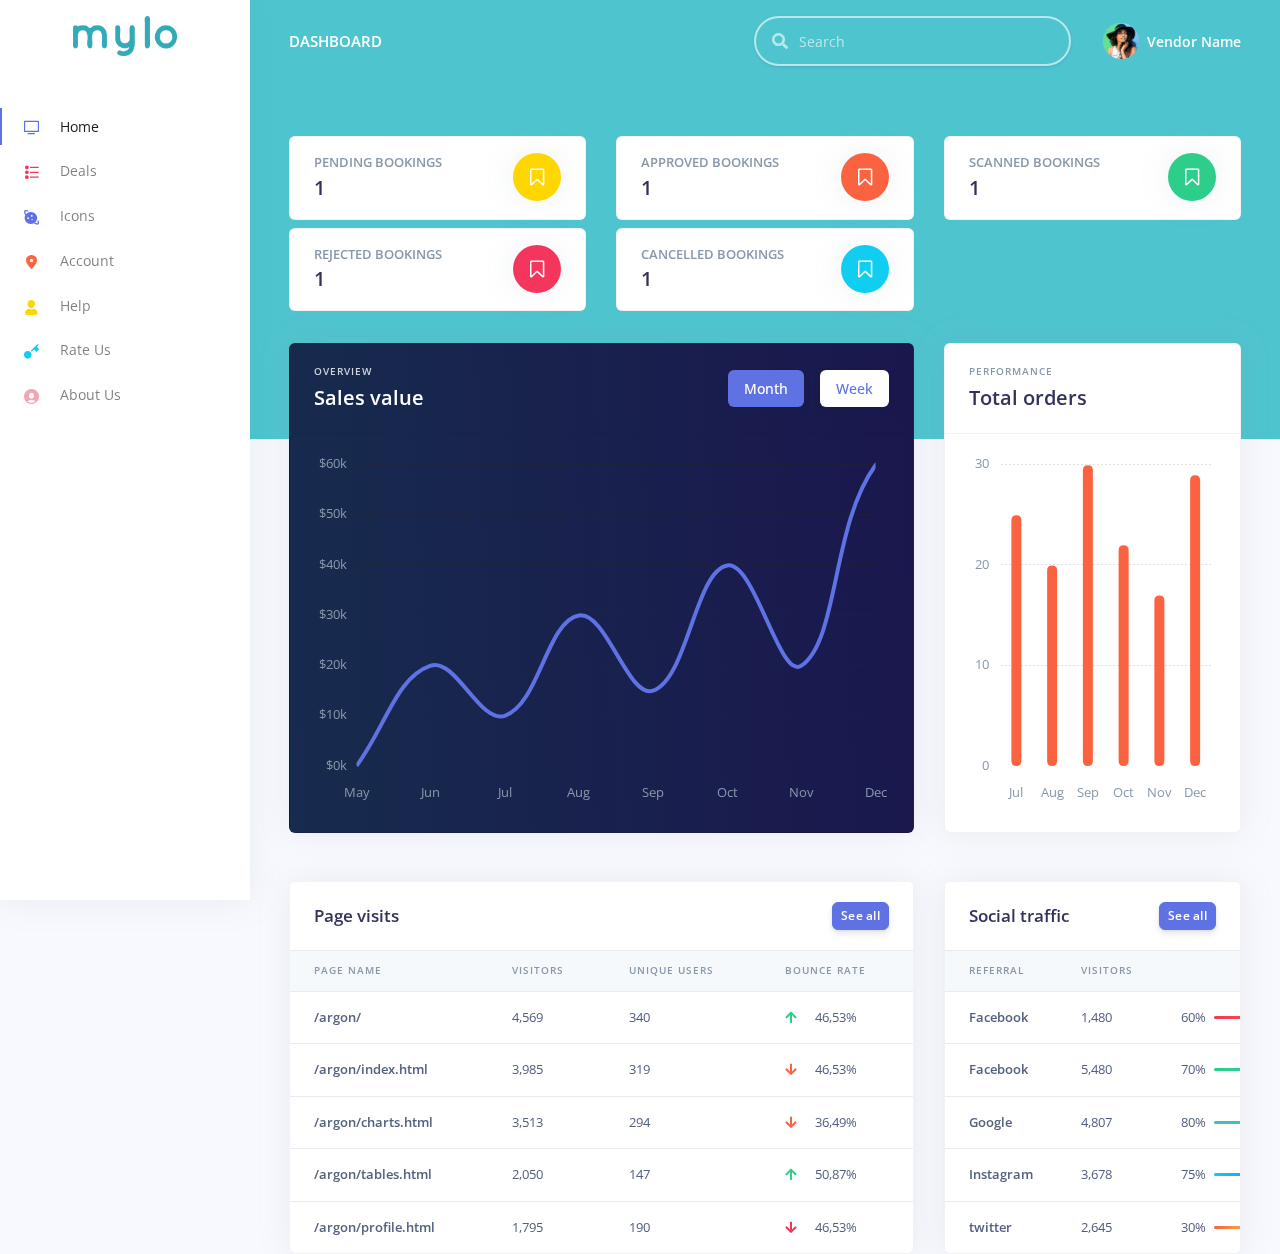
==== index.html @ 198ece01 "first commit" ====
<!DOCTYPE html>
<html lang="en">

<head>
  <meta charset="utf-8" />
  <meta name="viewport" content="width=device-width, initial-scale=1, shrink-to-fit=no">
  <title>
    Mylocalpay - Vendor 
  </title>
  <!-- Favicon -->
  <link href="./assets/img/brand/favicon.png" rel="icon" type="image/png">
  <!-- Fonts -->
  <link href="https://fonts.googleapis.com/css?family=Open+Sans:300,400,600,700" rel="stylesheet">
  <!-- Icons -->
  <link href="./assets/js/plugins/nucleo/css/nucleo.css" rel="stylesheet" />
  <link href="./assets/js/plugins/@fortawesome/fontawesome-free/css/all.min.css" rel="stylesheet" />
  <!-- CSS Files -->
<link rel="stylesheet" href="https://stackpath.bootstrapcdn.com/font-awesome/4.7.0/css/font-awesome.min.css">
  <link href="./assets/css/argon-dashboard.css?v=1.1.1" rel="stylesheet" />
</head>

<body class="">
  <nav class="navbar navbar-vertical fixed-left navbar-expand-md navbar-light bg-white" id="sidenav-main">
    <div class="container-fluid">
      <!-- Toggler -->
      <button class="navbar-toggler" type="button" data-toggle="collapse" data-target="#sidenav-collapse-main" aria-controls="sidenav-main" aria-expanded="false" aria-label="Toggle navigation">
        <span class="navbar-toggler-icon"></span>
      </button>
      <!-- Brand -->
      <a class="navbar-brand pt-0" href="index.html">
        <img src="./assets/img/brand/Mylo.png" class="navbar-brand-img" alt="...">
      </a>
      <!-- User -->
      <ul class="nav align-items-center d-md-none">
        <li class="nav-item dropdown">
          <a class="nav-link nav-link-icon" href="#" role="button" data-toggle="dropdown" aria-haspopup="true" aria-expanded="false">
            <i class="ni ni-bell-55"></i>
          </a>
          <div class="dropdown-menu dropdown-menu-arrow dropdown-menu-right" aria-labelledby="navbar-default_dropdown_1">
            <a class="dropdown-item" href="#">Action</a>
            <a class="dropdown-item" href="#">Another action</a>
            <div class="dropdown-divider"></div>
            <a class="dropdown-item" href="#">Something else here</a>
          </div>
        </li>
        <li class="nav-item dropdown">
          <a class="nav-link" href="#" role="button" data-toggle="dropdown" aria-haspopup="true" aria-expanded="false">
            <div class="media align-items-center">
              <span class="avatar avatar-sm rounded-circle">
                <img alt="Image placeholder" src="./assets/img/theme/team-1-800x800.jpg
">
              </span>
            </div>
          </a>
          <div class="dropdown-menu dropdown-menu-arrow dropdown-menu-right">
            <div class=" dropdown-header noti-title">
              <h6 class="text-overflow m-0">Welcome!</h6>
            </div>
            <a href="profile.html" class="dropdown-item">
              <i class="ni ni-single-02"></i>
              <span>My profile</span>
            </a>
            <a href="profile.html" class="dropdown-item">
              <i class="ni ni-settings-gear-65"></i>
              <span>Settings</span>
            </a>
            <a href="profile.html" class="dropdown-item">
              <i class="ni ni-support-16"></i>
              <span>Support</span>
            </a>
            <div class="dropdown-divider"></div>
            <a href="#!" class="dropdown-item">
              <i class="ni ni-user-run"></i>
              <span>Logout</span>
            </a>
          </div>
        </li>
      </ul>
      <!-- Collapse -->
      <div class="collapse navbar-collapse" id="sidenav-collapse-main">
        <!-- Collapse header -->
        <div class="navbar-collapse-header d-md-none">
          <div class="row">
            <div class="col-6 collapse-brand">
              <a href="index.html">
                <img src="./assets/img/brand/Mylo.png">
              </a>
            </div>
            <div class="col-6 collapse-close">
              <button type="button" class="navbar-toggler" data-toggle="collapse" data-target="#sidenav-collapse-main" aria-controls="sidenav-main" aria-expanded="false" aria-label="Toggle sidenav">
                <span></span>
                <span></span>
              </button>
            </div>
          </div>
        </div>
        <!-- Form -->
        <form class="mt-4 mb-3 d-md-none">
          <div class="input-group input-group-rounded input-group-merge">
            <input type="search" class="form-control form-control-rounded form-control-prepended" placeholder="Search" aria-label="Search">
            <div class="input-group-prepend">
              <div class="input-group-text">
                <span class="fa fa-search"></span>
              </div>
            </div>
          </div>
        </form>
        <!-- Navigation -->
        <ul class="navbar-nav">
          <li class="nav-item  active ">
            <a class="nav-link  active " href="index.html">
              <i class="ni ni-tv-2 text-primary"></i> Home
            </a>
          </li>
          <li class="nav-item">
            <a class="nav-link " href="deals.html">
              <i class="ni ni-bullet-list-67 text-red"></i> Deals
            </a>
          </li>
          <li class="nav-item">
            <a class="nav-link " href="icons.html">
              <i class="ni ni-planet text-blue"></i>Icons
            </a>
          </li>
          <li class="nav-item">
            <a class="nav-link " href="maps.html">
              <i class="ni ni-pin-3 text-orange"></i>Account
            </a>
          </li>
          <li class="nav-item">
            <a class="nav-link " href="profile.html">
              <i class="ni ni-single-02 text-yellow"></i>Help
            </a>
          </li>

          <li class="nav-item">
            <a class="nav-link" href="login.html">
              <i class="ni ni-key-25 text-info"></i> Rate Us
            </a>
          </li>
          <li class="nav-item">
            <a class="nav-link" href="register.html">
              <i class="ni ni-circle-08 text-pink"></i> About Us
            </a>
          </li>
        </ul>

      </div>
    </div>
  </nav>
  <div class="main-content">
    <!-- Navbar -->
    <nav class="navbar navbar-top navbar-expand-md navbar-dark" id="navbar-main">
      <div class="container-fluid">
        <!-- Brand -->
        <a class="h4 mb-0 text-white text-uppercase d-none d-lg-inline-block" href="index.html">Dashboard</a>
        <!-- Form -->
        <form class="navbar-search navbar-search-dark form-inline mr-3 d-none d-md-flex ml-lg-auto">
          <div class="form-group mb-0">
            <div class="input-group input-group-alternative">
              <div class="input-group-prepend">
                <span class="input-group-text"><i class="fas fa-search"></i></span>
              </div>
              <input class="form-control" placeholder="Search" type="text">
            </div>
          </div>
        </form>
        <!-- User -->
        <ul class="navbar-nav align-items-center d-none d-md-flex">
          <li class="nav-item dropdown">
            <a class="nav-link pr-0" href="#" role="button" data-toggle="dropdown" aria-haspopup="true" aria-expanded="false">
              <div class="media align-items-center">
                <span class="avatar avatar-sm rounded-circle">
                  <img alt="Image placeholder" src="./assets/img/theme/team-4-800x800.jpg">
                </span>
                <div class="media-body ml-2 d-none d-lg-block">
                  <span class="mb-0 text-sm  font-weight-bold">Vendor Name</span>
                </div>
              </div>
            </a>
            <div class="dropdown-menu dropdown-menu-arrow dropdown-menu-right">
              <div class=" dropdown-header noti-title">
                <h6 class="text-overflow m-0">Welcome!</h6>
              </div>
              <a href="profile.html" class="dropdown-item">
                <i class="ni ni-single-02"></i>
                <span>My profile</span>
              </a>
              <a href="profile.html" class="dropdown-item">
                <i class="ni ni-settings-gear-65"></i>
                <span>Settings</span>
              </a>
              <a href="profile.html" class="dropdown-item">
                <i class="ni ni-support-16"></i>
                <span>Support</span>
              </a>
              <div class="dropdown-divider"></div>
              <a href="#!" class="dropdown-item">
                <i class="ni ni-user-run"></i>
                <span>Logout</span>
              </a>
            </div>
          </li>
        </ul>
      </div>
    </nav>
    <!-- End Navbar -->
    <!-- Header -->
    <div class="header bg-gradient-primary pb-8 pt-5 pt-md-8">
      <div class="container-fluid">
        <div class="header-body">
          <!-- Card stats -->
          <div class="row">
            <div class="col-xl-4 col-lg-6 mt-2">
              <div class="card card-stats mb-4 mb-xl-0">
                <div class="card-body">
                  <div class="row">
                    <div class="col">
                      <h5 class="card-title text-uppercase text-muted mb-0">Pending Bookings</h5>
                      <span class="h2 font-weight-bold mb-0">1</span>
                    </div>
                    <div class="col-auto">
                      <div class="icon icon-shape bg-yellow text-white rounded-circle shadow">
                        <i class="fa fa-bookmark-o" aria-hidden="true"></i>
                      </div>
                    </div>
                  </div>

                </div>
              </div>
            </div>
            <div class="col-xl-4 col-lg-6 mt-2">
              <div class="card card-stats mb-4 mb-xl-0">
                <div class="card-body">
                  <div class="row">
                    <div class="col">
                      <h5 class="card-title text-uppercase text-muted mb-0">Approved Bookings</h5>
                      <span class="h2 font-weight-bold mb-0">1</span>
                    </div>
                    <div class="col-auto">
                      <div class="icon icon-shape bg-orange text-white rounded-circle shadow">
                        <i class="fa fa-bookmark-o" aria-hidden="true"></i>
                      </div>
                    </div>
                  </div>
                </div>
              </div>
            </div>
            <div class="col-xl-4 col-lg-6 mt-2">
              <div class="card card-stats mb-4 mb-xl-0">
                <div class="card-body">
                  <div class="row">
                    <div class="col">
                      <h5 class="card-title text-uppercase text-muted mb-0">Scanned Bookings</h5>
                      <span class="h2 font-weight-bold mb-0">1</span>
                    </div>
                    <div class="col-auto">
                      <div class="icon icon-shape bg-green text-white rounded-circle shadow">
                        <i class="fa fa-bookmark-o" aria-hidden="true"></i>
                      </div>
                    </div>
                  </div>

                </div>
              </div>
            </div>
            <div class="col-xl-4 col-lg-6 mt-2">
              <div class="card card-stats mb-4 mb-xl-0">
                <div class="card-body">
                  <div class="row">
                    <div class="col">
                      <h5 class="card-title text-uppercase text-muted mb-0">Rejected Bookings</h5>
                      <span class="h2 font-weight-bold mb-0">1</span>
                    </div>
                    <div class="col-auto">
                      <div class="icon icon-shape bg-red text-white rounded-circle shadow">
                        <i class="fa fa-bookmark-o" aria-hidden="true"></i>
                      </div>
                    </div>
                  </div>

                </div>
              </div>
            </div>
            <div class="col-xl-4 col-lg-6 mt-2">
              <div class="card card-stats mb-4 mb-xl-0">
                <div class="card-body">
                  <div class="row">
                    <div class="col">
                      <h5 class="card-title text-uppercase text-muted mb-0">Cancelled Bookings</h5>
                      <span class="h2 font-weight-bold mb-0">1</span>
                    </div>
                    <div class="col-auto">
                      <div class="icon icon-shape bg-info text-white rounded-circle shadow">
                        <i class="fa fa-bookmark-o" aria-hidden="true"></i>
                      </div>
                    </div>
                  </div>

                </div>
              </div>
            </div>
          </div>
        </div>
      </div>
    </div>
    <div class="container-fluid mt--7">
      <div class="row">
        <div class="col-xl-8 mb-5 mb-xl-0">
          <div class="card bg-gradient-default shadow">
            <div class="card-header bg-transparent">
              <div class="row align-items-center">
                <div class="col">
                  <h6 class="text-uppercase text-light ls-1 mb-1">Overview</h6>
                  <h2 class="text-white mb-0">Sales value</h2>
                </div>
                <div class="col">
                  <ul class="nav nav-pills justify-content-end">
                    <li class="nav-item mr-2 mr-md-0" data-toggle="chart" data-target="#chart-sales" data-update='{"data":{"datasets":[{"data":[0, 20, 10, 30, 15, 40, 20, 60, 60]}]}}' data-prefix="$" data-suffix="k">
                      <a href="#" class="nav-link py-2 px-3 active" data-toggle="tab">
                        <span class="d-none d-md-block">Month</span>
                        <span class="d-md-none">M</span>
                      </a>
                    </li>
                    <li class="nav-item" data-toggle="chart" data-target="#chart-sales" data-update='{"data":{"datasets":[{"data":[0, 20, 5, 25, 10, 30, 15, 40, 40]}]}}' data-prefix="$" data-suffix="k">
                      <a href="#" class="nav-link py-2 px-3" data-toggle="tab">
                        <span class="d-none d-md-block">Week</span>
                        <span class="d-md-none">W</span>
                      </a>
                    </li>
                  </ul>
                </div>
              </div>
            </div>
            <div class="card-body">
              <!-- Chart -->
              <div class="chart">
                <!-- Chart wrapper -->
                <canvas id="chart-sales" class="chart-canvas"></canvas>
              </div>
            </div>
          </div>
        </div>
        <div class="col-xl-4">
          <div class="card shadow">
            <div class="card-header bg-transparent">
              <div class="row align-items-center">
                <div class="col">
                  <h6 class="text-uppercase text-muted ls-1 mb-1">Performance</h6>
                  <h2 class="mb-0">Total orders</h2>
                </div>
              </div>
            </div>
            <div class="card-body">
              <!-- Chart -->
              <div class="chart">
                <canvas id="chart-orders" class="chart-canvas"></canvas>
              </div>
            </div>
          </div>
        </div>
      </div>
      <div class="row mt-5">
        <div class="col-xl-8 mb-5 mb-xl-0">
          <div class="card shadow">
            <div class="card-header border-0">
              <div class="row align-items-center">
                <div class="col">
                  <h3 class="mb-0">Page visits</h3>
                </div>
                <div class="col text-right">
                  <a href="#!" class="btn btn-sm btn-primary">See all</a>
                </div>
              </div>
            </div>
            <div class="table-responsive">
              <!-- Projects table -->
              <table class="table align-items-center table-flush">
                <thead class="thead-light">
                  <tr>
                    <th scope="col">Page name</th>
                    <th scope="col">Visitors</th>
                    <th scope="col">Unique users</th>
                    <th scope="col">Bounce rate</th>
                  </tr>
                </thead>
                <tbody>
                  <tr>
                    <th scope="row">
                      /argon/
                    </th>
                    <td>
                      4,569
                    </td>
                    <td>
                      340
                    </td>
                    <td>
                      <i class="fas fa-arrow-up text-success mr-3"></i> 46,53%
                    </td>
                  </tr>
                  <tr>
                    <th scope="row">
                      /argon/index.html
                    </th>
                    <td>
                      3,985
                    </td>
                    <td>
                      319
                    </td>
                    <td>
                      <i class="fas fa-arrow-down text-warning mr-3"></i> 46,53%
                    </td>
                  </tr>
                  <tr>
                    <th scope="row">
                      /argon/charts.html
                    </th>
                    <td>
                      3,513
                    </td>
                    <td>
                      294
                    </td>
                    <td>
                      <i class="fas fa-arrow-down text-warning mr-3"></i> 36,49%
                    </td>
                  </tr>
                  <tr>
                    <th scope="row">
                      /argon/tables.html
                    </th>
                    <td>
                      2,050
                    </td>
                    <td>
                      147
                    </td>
                    <td>
                      <i class="fas fa-arrow-up text-success mr-3"></i> 50,87%
                    </td>
                  </tr>
                  <tr>
                    <th scope="row">
                      /argon/profile.html
                    </th>
                    <td>
                      1,795
                    </td>
                    <td>
                      190
                    </td>
                    <td>
                      <i class="fas fa-arrow-down text-danger mr-3"></i> 46,53%
                    </td>
                  </tr>
                </tbody>
              </table>
            </div>
          </div>
        </div>
        <div class="col-xl-4">
          <div class="card shadow">
            <div class="card-header border-0">
              <div class="row align-items-center">
                <div class="col">
                  <h3 class="mb-0">Social traffic</h3>
                </div>
                <div class="col text-right">
                  <a href="#!" class="btn btn-sm btn-primary">See all</a>
                </div>
              </div>
            </div>
            <div class="table-responsive">
              <!-- Projects table -->
              <table class="table align-items-center table-flush">
                <thead class="thead-light">
                  <tr>
                    <th scope="col">Referral</th>
                    <th scope="col">Visitors</th>
                    <th scope="col"></th>
                  </tr>
                </thead>
                <tbody>
                  <tr>
                    <th scope="row">
                      Facebook
                    </th>
                    <td>
                      1,480
                    </td>
                    <td>
                      <div class="d-flex align-items-center">
                        <span class="mr-2">60%</span>
                        <div>
                          <div class="progress">
                            <div class="progress-bar bg-gradient-danger" role="progressbar" aria-valuenow="60" aria-valuemin="0" aria-valuemax="100" style="width: 60%;"></div>
                          </div>
                        </div>
                      </div>
                    </td>
                  </tr>
                  <tr>
                    <th scope="row">
                      Facebook
                    </th>
                    <td>
                      5,480
                    </td>
                    <td>
                      <div class="d-flex align-items-center">
                        <span class="mr-2">70%</span>
                        <div>
                          <div class="progress">
                            <div class="progress-bar bg-gradient-success" role="progressbar" aria-valuenow="70" aria-valuemin="0" aria-valuemax="100" style="width: 70%;"></div>
                          </div>
                        </div>
                      </div>
                    </td>
                  </tr>
                  <tr>
                    <th scope="row">
                      Google
                    </th>
                    <td>
                      4,807
                    </td>
                    <td>
                      <div class="d-flex align-items-center">
                        <span class="mr-2">80%</span>
                        <div>
                          <div class="progress">
                            <div class="progress-bar bg-gradient-primary" role="progressbar" aria-valuenow="80" aria-valuemin="0" aria-valuemax="100" style="width: 80%;"></div>
                          </div>
                        </div>
                      </div>
                    </td>
                  </tr>
                  <tr>
                    <th scope="row">
                      Instagram
                    </th>
                    <td>
                      3,678
                    </td>
                    <td>
                      <div class="d-flex align-items-center">
                        <span class="mr-2">75%</span>
                        <div>
                          <div class="progress">
                            <div class="progress-bar bg-gradient-info" role="progressbar" aria-valuenow="75" aria-valuemin="0" aria-valuemax="100" style="width: 75%;"></div>
                          </div>
                        </div>
                      </div>
                    </td>
                  </tr>
                  <tr>
                    <th scope="row">
                      twitter
                    </th>
                    <td>
                      2,645
                    </td>
                    <td>
                      <div class="d-flex align-items-center">
                        <span class="mr-2">30%</span>
                        <div>
                          <div class="progress">
                            <div class="progress-bar bg-gradient-warning" role="progressbar" aria-valuenow="30" aria-valuemin="0" aria-valuemax="100" style="width: 30%;"></div>
                          </div>
                        </div>
                      </div>
                    </td>
                  </tr>
                </tbody>
              </table>
            </div>
          </div>
        </div>
      </div>
      <!-- Footer -->
         
    </div>
  </div>
  <!--   Core   -->
  <script src="./assets/js/plugins/jquery/dist/jquery.min.js"></script>
  <script src="./assets/js/plugins/bootstrap/dist/js/bootstrap.bundle.min.js"></script>
  <!--   Optional JS   -->
  <script src="./assets/js/plugins/chart.js/dist/Chart.min.js"></script>
  <script src="./assets/js/plugins/chart.js/dist/Chart.extension.js"></script>
  <!--   Argon JS   -->
  <script src="./assets/js/argon-dashboard.min.js?v=1.1.1"></script>
  
</body>

</html>
---- assets/js/plugins/nucleo/css/nucleo.css ----
/*--------------------------------

hermes-dashboard-icons Web Font - built using nucleoapp.com
License - nucleoapp.com/license/

-------------------------------- */
@font-face {
  font-family: 'NucleoIcons';
  src: url('../fonts/nucleo-icons.eot');
  src: url('../fonts/nucleo-icons.eot') format('embedded-opentype'), url('../fonts/nucleo-icons.woff2') format('woff2'), url('../fonts/nucleo-icons.woff') format('woff'), url('../fonts/nucleo-icons.ttf') format('truetype'), url('../fonts/nucleo-icons.svg') format('svg');
  font-weight: normal;
  font-style: normal;
}

/*------------------------
    base class definition
-------------------------*/
.ni {
  display: inline-block;
  font: normal normal normal 14px/1 NucleoIcons;
  font-size: inherit;
  text-rendering: auto;
  -webkit-font-smoothing: antialiased;
  -moz-osx-font-smoothing: grayscale;
}

/*------------------------
  change icon size
-------------------------*/
.ni-lg {
  font-size: 1.33333333em;
  line-height: 0.75em;
  vertical-align: -15%;
}

.ni-2x {
  font-size: 2em;
}

.ni-3x {
  font-size: 3em;
}

.ni-4x {
  font-size: 4em;
}

.ni-5x {
  font-size: 5em;
}

/*----------------------------------
  add a square/circle background
-----------------------------------*/
.ni.square,
.ni.circle {
  padding: 0.33333333em;
  vertical-align: -16%;
  background-color: #eee;
}

.ni.circle {
  border-radius: 50%;
}

/*------------------------
  list icons
-------------------------*/
.ni-ul {
  padding-left: 0;
  margin-left: 2.14285714em;
  list-style-type: none;
}

.ni-ul>li {
  position: relative;
}

.ni-ul>li>.ni {
  position: absolute;
  left: -1.57142857em;
  top: 0.14285714em;
  text-align: center;
}

.ni-ul>li>.ni.lg {
  top: 0;
  left: -1.35714286em;
}

.ni-ul>li>.ni.circle,
.ni-ul>li>.ni.square {
  top: -0.19047619em;
  left: -1.9047619em;
}

/*------------------------
  spinning icons
-------------------------*/
.ni.spin {
  -webkit-animation: nc-spin 2s infinite linear;
  -moz-animation: nc-spin 2s infinite linear;
  animation: nc-spin 2s infinite linear;
}

@-webkit-keyframes nc-spin {
  0% {
    -webkit-transform: rotate(0deg);
  }

  100% {
    -webkit-transform: rotate(360deg);
  }
}

@-moz-keyframes nc-spin {
  0% {
    -moz-transform: rotate(0deg);
  }

  100% {
    -moz-transform: rotate(360deg);
  }
}

@keyframes nc-spin {
  0% {
    -webkit-transform: rotate(0deg);
    -moz-transform: rotate(0deg);
    -ms-transform: rotate(0deg);
    -o-transform: rotate(0deg);
    transform: rotate(0deg);
  }

  100% {
    -webkit-transform: rotate(360deg);
    -moz-transform: rotate(360deg);
    -ms-transform: rotate(360deg);
    -o-transform: rotate(360deg);
    transform: rotate(360deg);
  }
}

/*------------------------
  rotated/flipped icons
-------------------------*/
.ni.rotate-90 {
  filter: progid:DXImageTransform.Microsoft.BasicImage(rotation=1);
  -webkit-transform: rotate(90deg);
  -moz-transform: rotate(90deg);
  -ms-transform: rotate(90deg);
  -o-transform: rotate(90deg);
  transform: rotate(90deg);
}

.ni.rotate-180 {
  filter: progid:DXImageTransform.Microsoft.BasicImage(rotation=2);
  -webkit-transform: rotate(180deg);
  -moz-transform: rotate(180deg);
  -ms-transform: rotate(180deg);
  -o-transform: rotate(180deg);
  transform: rotate(180deg);
}

.ni.rotate-270 {
  filter: progid:DXImageTransform.Microsoft.BasicImage(rotation=3);
  -webkit-transform: rotate(270deg);
  -moz-transform: rotate(270deg);
  -ms-transform: rotate(270deg);
  -o-transform: rotate(270deg);
  transform: rotate(270deg);
}

.ni.flip-y {
  filter: progid:DXImageTransform.Microsoft.BasicImage(rotation=0);
  -webkit-transform: scale(-1, 1);
  -moz-transform: scale(-1, 1);
  -ms-transform: scale(-1, 1);
  -o-transform: scale(-1, 1);
  transform: scale(-1, 1);
}

.ni.flip-x {
  filter: progid:DXImageTransform.Microsoft.BasicImage(rotation=2);
  -webkit-transform: scale(1, -1);
  -moz-transform: scale(1, -1);
  -ms-transform: scale(1, -1);
  -o-transform: scale(1, -1);
  transform: scale(1, -1);
}

/*------------------------
    font icons
-------------------------*/

.ni-active-40::before {
  content: "\ea02";
}

.ni-air-baloon::before {
  content: "\ea03";
}

.ni-album-2::before {
  content: "\ea04";
}

.ni-align-center::before {
  content: "\ea05";
}

.ni-align-left-2::before {
  content: "\ea06";
}

.ni-ambulance::before {
  content: "\ea07";
}

.ni-app::before {
  content: "\ea08";
}

.ni-archive-2::before {
  content: "\ea09";
}

.ni-atom::before {
  content: "\ea0a";
}

.ni-badge::before {
  content: "\ea0b";
}

.ni-bag-17::before {
  content: "\ea0c";
}

.ni-basket::before {
  content: "\ea0d";
}

.ni-bell-55::before {
  content: "\ea0e";
}

.ni-bold-down::before {
  content: "\ea0f";
}

.ni-bold-left::before {
  content: "\ea10";
}

.ni-bold-right::before {
  content: "\ea11";
}

.ni-bold-up::before {
  content: "\ea12";
}

.ni-bold::before {
  content: "\ea13";
}

.ni-book-bookmark::before {
  content: "\ea14";
}

.ni-books::before {
  content: "\ea15";
}

.ni-box-2::before {
  content: "\ea16";
}

.ni-briefcase-24::before {
  content: "\ea17";
}

.ni-building::before {
  content: "\ea18";
}

.ni-bulb-61::before {
  content: "\ea19";
}

.ni-bullet-list-67::before {
  content: "\ea1a";
}

.ni-bus-front-12::before {
  content: "\ea1b";
}

.ni-button-pause::before {
  content: "\ea1c";
}

.ni-button-play::before {
  content: "\ea1d";
}

.ni-button-power::before {
  content: "\ea1e";
}

.ni-calendar-grid-58::before {
  content: "\ea1f";
}

.ni-camera-compact::before {
  content: "\ea20";
}

.ni-caps-small::before {
  content: "\ea21";
}

.ni-cart::before {
  content: "\ea22";
}

.ni-chart-bar-32::before {
  content: "\ea23";
}

.ni-chart-pie-35::before {
  content: "\ea24";
}

.ni-chat-round::before {
  content: "\ea25";
}

.ni-check-bold::before {
  content: "\ea26";
}

.ni-circle-08::before {
  content: "\ea27";
}

.ni-cloud-download-95::before {
  content: "\ea28";
}

.ni-cloud-upload-96::before {
  content: "\ea29";
}

.ni-compass-04::before {
  content: "\ea2a";
}

.ni-controller::before {
  content: "\ea2b";
}

.ni-credit-card::before {
  content: "\ea2c";
}

.ni-curved-next::before {
  content: "\ea2d";
}

.ni-delivery-fast::before {
  content: "\ea2e";
}

.ni-diamond::before {
  content: "\ea2f";
}

.ni-email-83::before {
  content: "\ea30";
}

.ni-fat-add::before {
  content: "\ea31";
}

.ni-fat-delete::before {
  content: "\ea32";
}

.ni-fat-remove::before {
  content: "\ea33";
}

.ni-favourite-28::before {
  content: "\ea34";
}

.ni-folder-17::before {
  content: "\ea35";
}

.ni-glasses-2::before {
  content: "\ea36";
}

.ni-hat-3::before {
  content: "\ea37";
}

.ni-headphones::before {
  content: "\ea38";
}

.ni-html5::before {
  content: "\ea39";
}

.ni-istanbul::before {
  content: "\ea3a";
}

.ni-key-25::before {
  content: "\ea3b";
}

.ni-laptop::before {
  content: "\ea3c";
}

.ni-like-2::before {
  content: "\ea3d";
}

.ni-lock-circle-open::before {
  content: "\ea3e";
}

.ni-map-big::before {
  content: "\ea3f";
}

.ni-mobile-button::before {
  content: "\ea40";
}

.ni-money-coins::before {
  content: "\ea41";
}

.ni-note-03::before {
  content: "\ea42";
}

.ni-notification-70::before {
  content: "\ea43";
}

.ni-palette::before {
  content: "\ea44";
}

.ni-paper-diploma::before {
  content: "\ea45";
}

.ni-pin-3::before {
  content: "\ea46";
}

.ni-planet::before {
  content: "\ea47";
}

.ni-ruler-pencil::before {
  content: "\ea48";
}

.ni-satisfied::before {
  content: "\ea49";
}

.ni-scissors::before {
  content: "\ea4a";
}

.ni-send::before {
  content: "\ea4b";
}

.ni-settings-gear-65::before {
  content: "\ea4c";
}

.ni-settings::before {
  content: "\ea4d";
}

.ni-single-02::before {
  content: "\ea4e";
}

.ni-single-copy-04::before {
  content: "\ea4f";
}

.ni-sound-wave::before {
  content: "\ea50";
}

.ni-spaceship::before {
  content: "\ea51";
}

.ni-square-pin::before {
  content: "\ea52";
}

.ni-support-16::before {
  content: "\ea53";
}

.ni-tablet-button::before {
  content: "\ea54";
}

.ni-tag::before {
  content: "\ea55";
}

.ni-tie-bow::before {
  content: "\ea56";
}

.ni-time-alarm::before {
  content: "\ea57";
}

.ni-trophy::before {
  content: "\ea58";
}

.ni-tv-2::before {
  content: "\ea59";
}

.ni-umbrella-13::before {
  content: "\ea5a";
}

.ni-user-run::before {
  content: "\ea5b";
}

.ni-vector::before {
  content: "\ea5c";
}

.ni-watch-time::before {
  content: "\ea5d";
}

.ni-world::before {
  content: "\ea5e";
}

.ni-zoom-split-in::before {
  content: "\ea5f";
}

.ni-collection::before {
  content: "\ea60";
}

.ni-image::before {
  content: "\ea61";
}

.ni-shop::before {
  content: "\ea62";
}

.ni-ungroup::before {
  content: "\ea63";
}

.ni-world-2::before {
  content: "\ea64";
}

.ni-ui-04::before {
  content: "\ea65";
}


/* all icon font classes list here */
---- assets/js/plugins/@fortawesome/fontawesome-free/css/all.min.css ----
/*!
 * Font Awesome Free 5.3.1 by @fontawesome - https://fontawesome.com
 * License - https://fontawesome.com/license/free (Icons: CC BY 4.0, Fonts: SIL OFL 1.1, Code: MIT License)
 */
.fa,.fab,.fal,.far,.fas{-moz-osx-font-smoothing:grayscale;-webkit-font-smoothing:antialiased;display:inline-block;font-style:normal;font-variant:normal;text-rendering:auto;line-height:1}.fa-lg{font-size:1.33333em;line-height:.75em;vertical-align:-.0667em}.fa-xs{font-size:.75em}.fa-sm{font-size:.875em}.fa-1x{font-size:1em}.fa-2x{font-size:2em}.fa-3x{font-size:3em}.fa-4x{font-size:4em}.fa-5x{font-size:5em}.fa-6x{font-size:6em}.fa-7x{font-size:7em}.fa-8x{font-size:8em}.fa-9x{font-size:9em}.fa-10x{font-size:10em}.fa-fw{text-align:center;width:1.25em}.fa-ul{list-style-type:none;margin-left:2.5em;padding-left:0}.fa-ul>li{position:relative}.fa-li{left:-2em;position:absolute;text-align:center;width:2em;line-height:inherit}.fa-border{border:.08em solid #eee;border-radius:.1em;padding:.2em .25em .15em}.fa-pull-left{float:left}.fa-pull-right{float:right}.fa.fa-pull-left,.fab.fa-pull-left,.fal.fa-pull-left,.far.fa-pull-left,.fas.fa-pull-left{margin-right:.3em}.fa.fa-pull-right,.fab.fa-pull-right,.fal.fa-pull-right,.far.fa-pull-right,.fas.fa-pull-right{margin-left:.3em}.fa-spin{animation:fa-spin 2s infinite linear}.fa-pulse{animation:fa-spin 1s infinite steps(8)}@keyframes fa-spin{0%{transform:rotate(0deg)}to{transform:rotate(1turn)}}.fa-rotate-90{-ms-filter:"progid:DXImageTransform.Microsoft.BasicImage(rotation=1)";transform:rotate(90deg)}.fa-rotate-180{-ms-filter:"progid:DXImageTransform.Microsoft.BasicImage(rotation=2)";transform:rotate(180deg)}.fa-rotate-270{-ms-filter:"progid:DXImageTransform.Microsoft.BasicImage(rotation=3)";transform:rotate(270deg)}.fa-flip-horizontal{-ms-filter:"progid:DXImageTransform.Microsoft.BasicImage(rotation=0, mirror=1)";transform:scaleX(-1)}.fa-flip-vertical{transform:scaleY(-1)}.fa-flip-horizontal.fa-flip-vertical,.fa-flip-vertical{-ms-filter:"progid:DXImageTransform.Microsoft.BasicImage(rotation=2, mirror=1)"}.fa-flip-horizontal.fa-flip-vertical{transform:scale(-1)}:root .fa-flip-horizontal,:root .fa-flip-vertical,:root .fa-rotate-90,:root .fa-rotate-180,:root .fa-rotate-270{-webkit-filter:none;filter:none}.fa-stack{display:inline-block;height:2em;line-height:2em;position:relative;vertical-align:middle;width:2em}.fa-stack-1x,.fa-stack-2x{left:0;position:absolute;text-align:center;width:100%}.fa-stack-1x{line-height:inherit}.fa-stack-2x{font-size:2em}.fa-inverse{color:#fff}.fa-500px:before{content:"\f26e"}.fa-accessible-icon:before{content:"\f368"}.fa-accusoft:before{content:"\f369"}.fa-ad:before{content:"\f641"}.fa-address-book:before{content:"\f2b9"}.fa-address-card:before{content:"\f2bb"}.fa-adjust:before{content:"\f042"}.fa-adn:before{content:"\f170"}.fa-adversal:before{content:"\f36a"}.fa-affiliatetheme:before{content:"\f36b"}.fa-air-freshener:before{content:"\f5d0"}.fa-algolia:before{content:"\f36c"}.fa-align-center:before{content:"\f037"}.fa-align-justify:before{content:"\f039"}.fa-align-left:before{content:"\f036"}.fa-align-right:before{content:"\f038"}.fa-alipay:before{content:"\f642"}.fa-allergies:before{content:"\f461"}.fa-amazon:before{content:"\f270"}.fa-amazon-pay:before{content:"\f42c"}.fa-ambulance:before{content:"\f0f9"}.fa-american-sign-language-interpreting:before{content:"\f2a3"}.fa-amilia:before{content:"\f36d"}.fa-anchor:before{content:"\f13d"}.fa-android:before{content:"\f17b"}.fa-angellist:before{content:"\f209"}.fa-angle-double-down:before{content:"\f103"}.fa-angle-double-left:before{content:"\f100"}.fa-angle-double-right:before{content:"\f101"}.fa-angle-double-up:before{content:"\f102"}.fa-angle-down:before{content:"\f107"}.fa-angle-left:before{content:"\f104"}.fa-angle-right:before{content:"\f105"}.fa-angle-up:before{content:"\f106"}.fa-angry:before{content:"\f556"}.fa-angrycreative:before{content:"\f36e"}.fa-angular:before{content:"\f420"}.fa-ankh:before{content:"\f644"}.fa-app-store:before{content:"\f36f"}.fa-app-store-ios:before{content:"\f370"}.fa-apper:before{content:"\f371"}.fa-apple:before{content:"\f179"}.fa-apple-alt:before{content:"\f5d1"}.fa-apple-pay:before{content:"\f415"}.fa-archive:before{content:"\f187"}.fa-archway:before{content:"\f557"}.fa-arrow-alt-circle-down:before{content:"\f358"}.fa-arrow-alt-circle-left:before{content:"\f359"}.fa-arrow-alt-circle-right:before{content:"\f35a"}.fa-arrow-alt-circle-up:before{content:"\f35b"}.fa-arrow-circle-down:before{content:"\f0ab"}.fa-arrow-circle-left:before{content:"\f0a8"}.fa-arrow-circle-right:before{content:"\f0a9"}.fa-arrow-circle-up:before{content:"\f0aa"}.fa-arrow-down:before{content:"\f063"}.fa-arrow-left:before{content:"\f060"}.fa-arrow-right:before{content:"\f061"}.fa-arrow-up:before{content:"\f062"}.fa-arrows-alt:before{content:"\f0b2"}.fa-arrows-alt-h:before{content:"\f337"}.fa-arrows-alt-v:before{content:"\f338"}.fa-assistive-listening-systems:before{content:"\f2a2"}.fa-asterisk:before{content:"\f069"}.fa-asymmetrik:before{content:"\f372"}.fa-at:before{content:"\f1fa"}.fa-atlas:before{content:"\f558"}.fa-atom:before{content:"\f5d2"}.fa-audible:before{content:"\f373"}.fa-audio-description:before{content:"\f29e"}.fa-autoprefixer:before{content:"\f41c"}.fa-avianex:before{content:"\f374"}.fa-aviato:before{content:"\f421"}.fa-award:before{content:"\f559"}.fa-aws:before{content:"\f375"}.fa-backspace:before{content:"\f55a"}.fa-backward:before{content:"\f04a"}.fa-balance-scale:before{content:"\f24e"}.fa-ban:before{content:"\f05e"}.fa-band-aid:before{content:"\f462"}.fa-bandcamp:before{content:"\f2d5"}.fa-barcode:before{content:"\f02a"}.fa-bars:before{content:"\f0c9"}.fa-baseball-ball:before{content:"\f433"}.fa-basketball-ball:before{content:"\f434"}.fa-bath:before{content:"\f2cd"}.fa-battery-empty:before{content:"\f244"}.fa-battery-full:before{content:"\f240"}.fa-battery-half:before{content:"\f242"}.fa-battery-quarter:before{content:"\f243"}.fa-battery-three-quarters:before{content:"\f241"}.fa-bed:before{content:"\f236"}.fa-beer:before{content:"\f0fc"}.fa-behance:before{content:"\f1b4"}.fa-behance-square:before{content:"\f1b5"}.fa-bell:before{content:"\f0f3"}.fa-bell-slash:before{content:"\f1f6"}.fa-bezier-curve:before{content:"\f55b"}.fa-bible:before{content:"\f647"}.fa-bicycle:before{content:"\f206"}.fa-bimobject:before{content:"\f378"}.fa-binoculars:before{content:"\f1e5"}.fa-birthday-cake:before{content:"\f1fd"}.fa-bitbucket:before{content:"\f171"}.fa-bitcoin:before{content:"\f379"}.fa-bity:before{content:"\f37a"}.fa-black-tie:before{content:"\f27e"}.fa-blackberry:before{content:"\f37b"}.fa-blender:before{content:"\f517"}.fa-blind:before{content:"\f29d"}.fa-blogger:before{content:"\f37c"}.fa-blogger-b:before{content:"\f37d"}.fa-bluetooth:before{content:"\f293"}.fa-bluetooth-b:before{content:"\f294"}.fa-bold:before{content:"\f032"}.fa-bolt:before{content:"\f0e7"}.fa-bomb:before{content:"\f1e2"}.fa-bone:before{content:"\f5d7"}.fa-bong:before{content:"\f55c"}.fa-book:before{content:"\f02d"}.fa-book-open:before{content:"\f518"}.fa-book-reader:before{content:"\f5da"}.fa-bookmark:before{content:"\f02e"}.fa-bowling-ball:before{content:"\f436"}.fa-box:before{content:"\f466"}.fa-box-open:before{content:"\f49e"}.fa-boxes:before{content:"\f468"}.fa-braille:before{content:"\f2a1"}.fa-brain:before{content:"\f5dc"}.fa-briefcase:before{content:"\f0b1"}.fa-briefcase-medical:before{content:"\f469"}.fa-broadcast-tower:before{content:"\f519"}.fa-broom:before{content:"\f51a"}.fa-brush:before{content:"\f55d"}.fa-btc:before{content:"\f15a"}.fa-bug:before{content:"\f188"}.fa-building:before{content:"\f1ad"}.fa-bullhorn:before{content:"\f0a1"}.fa-bullseye:before{content:"\f140"}.fa-burn:before{content:"\f46a"}.fa-buromobelexperte:before{content:"\f37f"}.fa-bus:before{content:"\f207"}.fa-bus-alt:before{content:"\f55e"}.fa-business-time:before{content:"\f64a"}.fa-buysellads:before{content:"\f20d"}.fa-calculator:before{content:"\f1ec"}.fa-calendar:before{content:"\f133"}.fa-calendar-alt:before{content:"\f073"}.fa-calendar-check:before{content:"\f274"}.fa-calendar-minus:before{content:"\f272"}.fa-calendar-plus:before{content:"\f271"}.fa-calendar-times:before{content:"\f273"}.fa-camera:before{content:"\f030"}.fa-camera-retro:before{content:"\f083"}.fa-cannabis:before{content:"\f55f"}.fa-capsules:before{content:"\f46b"}.fa-car:before{content:"\f1b9"}.fa-car-alt:before{content:"\f5de"}.fa-car-battery:before{content:"\f5df"}.fa-car-crash:before{content:"\f5e1"}.fa-car-side:before{content:"\f5e4"}.fa-caret-down:before{content:"\f0d7"}.fa-caret-left:before{content:"\f0d9"}.fa-caret-right:before{content:"\f0da"}.fa-caret-square-down:before{content:"\f150"}.fa-caret-square-left:before{content:"\f191"}.fa-caret-square-right:before{content:"\f152"}.fa-caret-square-up:before{content:"\f151"}.fa-caret-up:before{content:"\f0d8"}.fa-cart-arrow-down:before{content:"\f218"}.fa-cart-plus:before{content:"\f217"}.fa-cc-amazon-pay:before{content:"\f42d"}.fa-cc-amex:before{content:"\f1f3"}.fa-cc-apple-pay:before{content:"\f416"}.fa-cc-diners-club:before{content:"\f24c"}.fa-cc-discover:before{content:"\f1f2"}.fa-cc-jcb:before{content:"\f24b"}.fa-cc-mastercard:before{content:"\f1f1"}.fa-cc-paypal:before{content:"\f1f4"}.fa-cc-stripe:before{content:"\f1f5"}.fa-cc-visa:before{content:"\f1f0"}.fa-centercode:before{content:"\f380"}.fa-certificate:before{content:"\f0a3"}.fa-chalkboard:before{content:"\f51b"}.fa-chalkboard-teacher:before{content:"\f51c"}.fa-charging-station:before{content:"\f5e7"}.fa-chart-area:before{content:"\f1fe"}.fa-chart-bar:before{content:"\f080"}.fa-chart-line:before{content:"\f201"}.fa-chart-pie:before{content:"\f200"}.fa-check:before{content:"\f00c"}.fa-check-circle:before{content:"\f058"}.fa-check-double:before{content:"\f560"}.fa-check-square:before{content:"\f14a"}.fa-chess:before{content:"\f439"}.fa-chess-bishop:before{content:"\f43a"}.fa-chess-board:before{content:"\f43c"}.fa-chess-king:before{content:"\f43f"}.fa-chess-knight:before{content:"\f441"}.fa-chess-pawn:before{content:"\f443"}.fa-chess-queen:before{content:"\f445"}.fa-chess-rook:before{content:"\f447"}.fa-chevron-circle-down:before{content:"\f13a"}.fa-chevron-circle-left:before{content:"\f137"}.fa-chevron-circle-right:before{content:"\f138"}.fa-chevron-circle-up:before{content:"\f139"}.fa-chevron-down:before{content:"\f078"}.fa-chevron-left:before{content:"\f053"}.fa-chevron-right:before{content:"\f054"}.fa-chevron-up:before{content:"\f077"}.fa-child:before{content:"\f1ae"}.fa-chrome:before{content:"\f268"}.fa-church:before{content:"\f51d"}.fa-circle:before{content:"\f111"}.fa-circle-notch:before{content:"\f1ce"}.fa-city:before{content:"\f64f"}.fa-clipboard:before{content:"\f328"}.fa-clipboard-check:before{content:"\f46c"}.fa-clipboard-list:before{content:"\f46d"}.fa-clock:before{content:"\f017"}.fa-clone:before{content:"\f24d"}.fa-closed-captioning:before{content:"\f20a"}.fa-cloud:before{content:"\f0c2"}.fa-cloud-download-alt:before{content:"\f381"}.fa-cloud-upload-alt:before{content:"\f382"}.fa-cloudscale:before{content:"\f383"}.fa-cloudsmith:before{content:"\f384"}.fa-cloudversify:before{content:"\f385"}.fa-cocktail:before{content:"\f561"}.fa-code:before{content:"\f121"}.fa-code-branch:before{content:"\f126"}.fa-codepen:before{content:"\f1cb"}.fa-codiepie:before{content:"\f284"}.fa-coffee:before{content:"\f0f4"}.fa-cog:before{content:"\f013"}.fa-cogs:before{content:"\f085"}.fa-coins:before{content:"\f51e"}.fa-columns:before{content:"\f0db"}.fa-comment:before{content:"\f075"}.fa-comment-alt:before{content:"\f27a"}.fa-comment-dollar:before{content:"\f651"}.fa-comment-dots:before{content:"\f4ad"}.fa-comment-slash:before{content:"\f4b3"}.fa-comments:before{content:"\f086"}.fa-comments-dollar:before{content:"\f653"}.fa-compact-disc:before{content:"\f51f"}.fa-compass:before{content:"\f14e"}.fa-compress:before{content:"\f066"}.fa-concierge-bell:before{content:"\f562"}.fa-connectdevelop:before{content:"\f20e"}.fa-contao:before{content:"\f26d"}.fa-cookie:before{content:"\f563"}.fa-cookie-bite:before{content:"\f564"}.fa-copy:before{content:"\f0c5"}.fa-copyright:before{content:"\f1f9"}.fa-couch:before{content:"\f4b8"}.fa-cpanel:before{content:"\f388"}.fa-creative-commons:before{content:"\f25e"}.fa-creative-commons-by:before{content:"\f4e7"}.fa-creative-commons-nc:before{content:"\f4e8"}.fa-creative-commons-nc-eu:before{content:"\f4e9"}.fa-creative-commons-nc-jp:before{content:"\f4ea"}.fa-creative-commons-nd:before{content:"\f4eb"}.fa-creative-commons-pd:before{content:"\f4ec"}.fa-creative-commons-pd-alt:before{content:"\f4ed"}.fa-creative-commons-remix:before{content:"\f4ee"}.fa-creative-commons-sa:before{content:"\f4ef"}.fa-creative-commons-sampling:before{content:"\f4f0"}.fa-creative-commons-sampling-plus:before{content:"\f4f1"}.fa-creative-commons-share:before{content:"\f4f2"}.fa-credit-card:before{content:"\f09d"}.fa-crop:before{content:"\f125"}.fa-crop-alt:before{content:"\f565"}.fa-cross:before{content:"\f654"}.fa-crosshairs:before{content:"\f05b"}.fa-crow:before{content:"\f520"}.fa-crown:before{content:"\f521"}.fa-css3:before{content:"\f13c"}.fa-css3-alt:before{content:"\f38b"}.fa-cube:before{content:"\f1b2"}.fa-cubes:before{content:"\f1b3"}.fa-cut:before{content:"\f0c4"}.fa-cuttlefish:before{content:"\f38c"}.fa-d-and-d:before{content:"\f38d"}.fa-dashcube:before{content:"\f210"}.fa-database:before{content:"\f1c0"}.fa-deaf:before{content:"\f2a4"}.fa-delicious:before{content:"\f1a5"}.fa-deploydog:before{content:"\f38e"}.fa-deskpro:before{content:"\f38f"}.fa-desktop:before{content:"\f108"}.fa-deviantart:before{content:"\f1bd"}.fa-dharmachakra:before{content:"\f655"}.fa-diagnoses:before{content:"\f470"}.fa-dice:before{content:"\f522"}.fa-dice-five:before{content:"\f523"}.fa-dice-four:before{content:"\f524"}.fa-dice-one:before{content:"\f525"}.fa-dice-six:before{content:"\f526"}.fa-dice-three:before{content:"\f527"}.fa-dice-two:before{content:"\f528"}.fa-digg:before{content:"\f1a6"}.fa-digital-ocean:before{content:"\f391"}.fa-digital-tachograph:before{content:"\f566"}.fa-directions:before{content:"\f5eb"}.fa-discord:before{content:"\f392"}.fa-discourse:before{content:"\f393"}.fa-divide:before{content:"\f529"}.fa-dizzy:before{content:"\f567"}.fa-dna:before{content:"\f471"}.fa-dochub:before{content:"\f394"}.fa-docker:before{content:"\f395"}.fa-dollar-sign:before{content:"\f155"}.fa-dolly:before{content:"\f472"}.fa-dolly-flatbed:before{content:"\f474"}.fa-donate:before{content:"\f4b9"}.fa-door-closed:before{content:"\f52a"}.fa-door-open:before{content:"\f52b"}.fa-dot-circle:before{content:"\f192"}.fa-dove:before{content:"\f4ba"}.fa-download:before{content:"\f019"}.fa-draft2digital:before{content:"\f396"}.fa-drafting-compass:before{content:"\f568"}.fa-draw-polygon:before{content:"\f5ee"}.fa-dribbble:before{content:"\f17d"}.fa-dribbble-square:before{content:"\f397"}.fa-dropbox:before{content:"\f16b"}.fa-drum:before{content:"\f569"}.fa-drum-steelpan:before{content:"\f56a"}.fa-drupal:before{content:"\f1a9"}.fa-dumbbell:before{content:"\f44b"}.fa-dyalog:before{content:"\f399"}.fa-earlybirds:before{content:"\f39a"}.fa-ebay:before{content:"\f4f4"}.fa-edge:before{content:"\f282"}.fa-edit:before{content:"\f044"}.fa-eject:before{content:"\f052"}.fa-elementor:before{content:"\f430"}.fa-ellipsis-h:before{content:"\f141"}.fa-ellipsis-v:before{content:"\f142"}.fa-ello:before{content:"\f5f1"}.fa-ember:before{content:"\f423"}.fa-empire:before{content:"\f1d1"}.fa-envelope:before{content:"\f0e0"}.fa-envelope-open:before{content:"\f2b6"}.fa-envelope-open-text:before{content:"\f658"}.fa-envelope-square:before{content:"\f199"}.fa-envira:before{content:"\f299"}.fa-equals:before{content:"\f52c"}.fa-eraser:before{content:"\f12d"}.fa-erlang:before{content:"\f39d"}.fa-ethereum:before{content:"\f42e"}.fa-etsy:before{content:"\f2d7"}.fa-euro-sign:before{content:"\f153"}.fa-exchange-alt:before{content:"\f362"}.fa-exclamation:before{content:"\f12a"}.fa-exclamation-circle:before{content:"\f06a"}.fa-exclamation-triangle:before{content:"\f071"}.fa-expand:before{content:"\f065"}.fa-expand-arrows-alt:before{content:"\f31e"}.fa-expeditedssl:before{content:"\f23e"}.fa-external-link-alt:before{content:"\f35d"}.fa-external-link-square-alt:before{content:"\f360"}.fa-eye:before{content:"\f06e"}.fa-eye-dropper:before{content:"\f1fb"}.fa-eye-slash:before{content:"\f070"}.fa-facebook:before{content:"\f09a"}.fa-facebook-f:before{content:"\f39e"}.fa-facebook-messenger:before{content:"\f39f"}.fa-facebook-square:before{content:"\f082"}.fa-fast-backward:before{content:"\f049"}.fa-fast-forward:before{content:"\f050"}.fa-fax:before{content:"\f1ac"}.fa-feather:before{content:"\f52d"}.fa-feather-alt:before{content:"\f56b"}.fa-female:before{content:"\f182"}.fa-fighter-jet:before{content:"\f0fb"}.fa-file:before{content:"\f15b"}.fa-file-alt:before{content:"\f15c"}.fa-file-archive:before{content:"\f1c6"}.fa-file-audio:before{content:"\f1c7"}.fa-file-code:before{content:"\f1c9"}.fa-file-contract:before{content:"\f56c"}.fa-file-download:before{content:"\f56d"}.fa-file-excel:before{content:"\f1c3"}.fa-file-export:before{content:"\f56e"}.fa-file-image:before{content:"\f1c5"}.fa-file-import:before{content:"\f56f"}.fa-file-invoice:before{content:"\f570"}.fa-file-invoice-dollar:before{content:"\f571"}.fa-file-medical:before{content:"\f477"}.fa-file-medical-alt:before{content:"\f478"}.fa-file-pdf:before{content:"\f1c1"}.fa-file-powerpoint:before{content:"\f1c4"}.fa-file-prescription:before{content:"\f572"}.fa-file-signature:before{content:"\f573"}.fa-file-upload:before{content:"\f574"}.fa-file-video:before{content:"\f1c8"}.fa-file-word:before{content:"\f1c2"}.fa-fill:before{content:"\f575"}.fa-fill-drip:before{content:"\f576"}.fa-film:before{content:"\f008"}.fa-filter:before{content:"\f0b0"}.fa-fingerprint:before{content:"\f577"}.fa-fire:before{content:"\f06d"}.fa-fire-extinguisher:before{content:"\f134"}.fa-firefox:before{content:"\f269"}.fa-first-aid:before{content:"\f479"}.fa-first-order:before{content:"\f2b0"}.fa-first-order-alt:before{content:"\f50a"}.fa-firstdraft:before{content:"\f3a1"}.fa-fish:before{content:"\f578"}.fa-flag:before{content:"\f024"}.fa-flag-checkered:before{content:"\f11e"}.fa-flask:before{content:"\f0c3"}.fa-flickr:before{content:"\f16e"}.fa-flipboard:before{content:"\f44d"}.fa-flushed:before{content:"\f579"}.fa-fly:before{content:"\f417"}.fa-folder:before{content:"\f07b"}.fa-folder-minus:before{content:"\f65d"}.fa-folder-open:before{content:"\f07c"}.fa-folder-plus:before{content:"\f65e"}.fa-font:before{content:"\f031"}.fa-font-awesome:before{content:"\f2b4"}.fa-font-awesome-alt:before{content:"\f35c"}.fa-font-awesome-flag:before{content:"\f425"}.fa-font-awesome-logo-full:before{content:"\f4e6"}.fa-fonticons:before{content:"\f280"}.fa-fonticons-fi:before{content:"\f3a2"}.fa-football-ball:before{content:"\f44e"}.fa-fort-awesome:before{content:"\f286"}.fa-fort-awesome-alt:before{content:"\f3a3"}.fa-forumbee:before{content:"\f211"}.fa-forward:before{content:"\f04e"}.fa-foursquare:before{content:"\f180"}.fa-free-code-camp:before{content:"\f2c5"}.fa-freebsd:before{content:"\f3a4"}.fa-frog:before{content:"\f52e"}.fa-frown:before{content:"\f119"}.fa-frown-open:before{content:"\f57a"}.fa-fulcrum:before{content:"\f50b"}.fa-funnel-dollar:before{content:"\f662"}.fa-futbol:before{content:"\f1e3"}.fa-galactic-republic:before{content:"\f50c"}.fa-galactic-senate:before{content:"\f50d"}.fa-gamepad:before{content:"\f11b"}.fa-gas-pump:before{content:"\f52f"}.fa-gavel:before{content:"\f0e3"}.fa-gem:before{content:"\f3a5"}.fa-genderless:before{content:"\f22d"}.fa-get-pocket:before{content:"\f265"}.fa-gg:before{content:"\f260"}.fa-gg-circle:before{content:"\f261"}.fa-gift:before{content:"\f06b"}.fa-git:before{content:"\f1d3"}.fa-git-square:before{content:"\f1d2"}.fa-github:before{content:"\f09b"}.fa-github-alt:before{content:"\f113"}.fa-github-square:before{content:"\f092"}.fa-gitkraken:before{content:"\f3a6"}.fa-gitlab:before{content:"\f296"}.fa-gitter:before{content:"\f426"}.fa-glass-martini:before{content:"\f000"}.fa-glass-martini-alt:before{content:"\f57b"}.fa-glasses:before{content:"\f530"}.fa-glide:before{content:"\f2a5"}.fa-glide-g:before{content:"\f2a6"}.fa-globe:before{content:"\f0ac"}.fa-globe-africa:before{content:"\f57c"}.fa-globe-americas:before{content:"\f57d"}.fa-globe-asia:before{content:"\f57e"}.fa-gofore:before{content:"\f3a7"}.fa-golf-ball:before{content:"\f450"}.fa-goodreads:before{content:"\f3a8"}.fa-goodreads-g:before{content:"\f3a9"}.fa-google:before{content:"\f1a0"}.fa-google-drive:before{content:"\f3aa"}.fa-google-play:before{content:"\f3ab"}.fa-google-plus:before{content:"\f2b3"}.fa-google-plus-g:before{content:"\f0d5"}.fa-google-plus-square:before{content:"\f0d4"}.fa-google-wallet:before{content:"\f1ee"}.fa-gopuram:before{content:"\f664"}.fa-graduation-cap:before{content:"\f19d"}.fa-gratipay:before{content:"\f184"}.fa-grav:before{content:"\f2d6"}.fa-greater-than:before{content:"\f531"}.fa-greater-than-equal:before{content:"\f532"}.fa-grimace:before{content:"\f57f"}.fa-grin:before{content:"\f580"}.fa-grin-alt:before{content:"\f581"}.fa-grin-beam:before{content:"\f582"}.fa-grin-beam-sweat:before{content:"\f583"}.fa-grin-hearts:before{content:"\f584"}.fa-grin-squint:before{content:"\f585"}.fa-grin-squint-tears:before{content:"\f586"}.fa-grin-stars:before{content:"\f587"}.fa-grin-tears:before{content:"\f588"}.fa-grin-tongue:before{content:"\f589"}.fa-grin-tongue-squint:before{content:"\f58a"}.fa-grin-tongue-wink:before{content:"\f58b"}.fa-grin-wink:before{content:"\f58c"}.fa-grip-horizontal:before{content:"\f58d"}.fa-grip-vertical:before{content:"\f58e"}.fa-gripfire:before{content:"\f3ac"}.fa-grunt:before{content:"\f3ad"}.fa-gulp:before{content:"\f3ae"}.fa-h-square:before{content:"\f0fd"}.fa-hacker-news:before{content:"\f1d4"}.fa-hacker-news-square:before{content:"\f3af"}.fa-hackerrank:before{content:"\f5f7"}.fa-hamsa:before{content:"\f665"}.fa-hand-holding:before{content:"\f4bd"}.fa-hand-holding-heart:before{content:"\f4be"}.fa-hand-holding-usd:before{content:"\f4c0"}.fa-hand-lizard:before{content:"\f258"}.fa-hand-paper:before{content:"\f256"}.fa-hand-peace:before{content:"\f25b"}.fa-hand-point-down:before{content:"\f0a7"}.fa-hand-point-left:before{content:"\f0a5"}.fa-hand-point-right:before{content:"\f0a4"}.fa-hand-point-up:before{content:"\f0a6"}.fa-hand-pointer:before{content:"\f25a"}.fa-hand-rock:before{content:"\f255"}.fa-hand-scissors:before{content:"\f257"}.fa-hand-spock:before{content:"\f259"}.fa-hands:before{content:"\f4c2"}.fa-hands-helping:before{content:"\f4c4"}.fa-handshake:before{content:"\f2b5"}.fa-hashtag:before{content:"\f292"}.fa-haykal:before{content:"\f666"}.fa-hdd:before{content:"\f0a0"}.fa-heading:before{content:"\f1dc"}.fa-headphones:before{content:"\f025"}.fa-headphones-alt:before{content:"\f58f"}.fa-headset:before{content:"\f590"}.fa-heart:before{content:"\f004"}.fa-heartbeat:before{content:"\f21e"}.fa-helicopter:before{content:"\f533"}.fa-highlighter:before{content:"\f591"}.fa-hips:before{content:"\f452"}.fa-hire-a-helper:before{content:"\f3b0"}.fa-history:before{content:"\f1da"}.fa-hockey-puck:before{content:"\f453"}.fa-home:before{content:"\f015"}.fa-hooli:before{content:"\f427"}.fa-hornbill:before{content:"\f592"}.fa-hospital:before{content:"\f0f8"}.fa-hospital-alt:before{content:"\f47d"}.fa-hospital-symbol:before{content:"\f47e"}.fa-hot-tub:before{content:"\f593"}.fa-hotel:before{content:"\f594"}.fa-hotjar:before{content:"\f3b1"}.fa-hourglass:before{content:"\f254"}.fa-hourglass-end:before{content:"\f253"}.fa-hourglass-half:before{content:"\f252"}.fa-hourglass-start:before{content:"\f251"}.fa-houzz:before{content:"\f27c"}.fa-html5:before{content:"\f13b"}.fa-hubspot:before{content:"\f3b2"}.fa-i-cursor:before{content:"\f246"}.fa-id-badge:before{content:"\f2c1"}.fa-id-card:before{content:"\f2c2"}.fa-id-card-alt:before{content:"\f47f"}.fa-image:before{content:"\f03e"}.fa-images:before{content:"\f302"}.fa-imdb:before{content:"\f2d8"}.fa-inbox:before{content:"\f01c"}.fa-indent:before{content:"\f03c"}.fa-industry:before{content:"\f275"}.fa-infinity:before{content:"\f534"}.fa-info:before{content:"\f129"}.fa-info-circle:before{content:"\f05a"}.fa-instagram:before{content:"\f16d"}.fa-internet-explorer:before{content:"\f26b"}.fa-ioxhost:before{content:"\f208"}.fa-italic:before{content:"\f033"}.fa-itunes:before{content:"\f3b4"}.fa-itunes-note:before{content:"\f3b5"}.fa-java:before{content:"\f4e4"}.fa-jedi:before{content:"\f669"}.fa-jedi-order:before{content:"\f50e"}.fa-jenkins:before{content:"\f3b6"}.fa-joget:before{content:"\f3b7"}.fa-joint:before{content:"\f595"}.fa-joomla:before{content:"\f1aa"}.fa-journal-whills:before{content:"\f66a"}.fa-js:before{content:"\f3b8"}.fa-js-square:before{content:"\f3b9"}.fa-jsfiddle:before{content:"\f1cc"}.fa-kaaba:before{content:"\f66b"}.fa-kaggle:before{content:"\f5fa"}.fa-key:before{content:"\f084"}.fa-keybase:before{content:"\f4f5"}.fa-keyboard:before{content:"\f11c"}.fa-keycdn:before{content:"\f3ba"}.fa-khanda:before{content:"\f66d"}.fa-kickstarter:before{content:"\f3bb"}.fa-kickstarter-k:before{content:"\f3bc"}.fa-kiss:before{content:"\f596"}.fa-kiss-beam:before{content:"\f597"}.fa-kiss-wink-heart:before{content:"\f598"}.fa-kiwi-bird:before{content:"\f535"}.fa-korvue:before{content:"\f42f"}.fa-landmark:before{content:"\f66f"}.fa-language:before{content:"\f1ab"}.fa-laptop:before{content:"\f109"}.fa-laptop-code:before{content:"\f5fc"}.fa-laravel:before{content:"\f3bd"}.fa-lastfm:before{content:"\f202"}.fa-lastfm-square:before{content:"\f203"}.fa-laugh:before{content:"\f599"}.fa-laugh-beam:before{content:"\f59a"}.fa-laugh-squint:before{content:"\f59b"}.fa-laugh-wink:before{content:"\f59c"}.fa-layer-group:before{content:"\f5fd"}.fa-leaf:before{content:"\f06c"}.fa-leanpub:before{content:"\f212"}.fa-lemon:before{content:"\f094"}.fa-less:before{content:"\f41d"}.fa-less-than:before{content:"\f536"}.fa-less-than-equal:before{content:"\f537"}.fa-level-down-alt:before{content:"\f3be"}.fa-level-up-alt:before{content:"\f3bf"}.fa-life-ring:before{content:"\f1cd"}.fa-lightbulb:before{content:"\f0eb"}.fa-line:before{content:"\f3c0"}.fa-link:before{content:"\f0c1"}.fa-linkedin:before{content:"\f08c"}.fa-linkedin-in:before{content:"\f0e1"}.fa-linode:before{content:"\f2b8"}.fa-linux:before{content:"\f17c"}.fa-lira-sign:before{content:"\f195"}.fa-list:before{content:"\f03a"}.fa-list-alt:before{content:"\f022"}.fa-list-ol:before{content:"\f0cb"}.fa-list-ul:before{content:"\f0ca"}.fa-location-arrow:before{content:"\f124"}.fa-lock:before{content:"\f023"}.fa-lock-open:before{content:"\f3c1"}.fa-long-arrow-alt-down:before{content:"\f309"}.fa-long-arrow-alt-left:before{content:"\f30a"}.fa-long-arrow-alt-right:before{content:"\f30b"}.fa-long-arrow-alt-up:before{content:"\f30c"}.fa-low-vision:before{content:"\f2a8"}.fa-luggage-cart:before{content:"\f59d"}.fa-lyft:before{content:"\f3c3"}.fa-magento:before{content:"\f3c4"}.fa-magic:before{content:"\f0d0"}.fa-magnet:before{content:"\f076"}.fa-mail-bulk:before{content:"\f674"}.fa-mailchimp:before{content:"\f59e"}.fa-male:before{content:"\f183"}.fa-mandalorian:before{content:"\f50f"}.fa-map:before{content:"\f279"}.fa-map-marked:before{content:"\f59f"}.fa-map-marked-alt:before{content:"\f5a0"}.fa-map-marker:before{content:"\f041"}.fa-map-marker-alt:before{content:"\f3c5"}.fa-map-pin:before{content:"\f276"}.fa-map-signs:before{content:"\f277"}.fa-markdown:before{content:"\f60f"}.fa-marker:before{content:"\f5a1"}.fa-mars:before{content:"\f222"}.fa-mars-double:before{content:"\f227"}.fa-mars-stroke:before{content:"\f229"}.fa-mars-stroke-h:before{content:"\f22b"}.fa-mars-stroke-v:before{content:"\f22a"}.fa-mastodon:before{content:"\f4f6"}.fa-maxcdn:before{content:"\f136"}.fa-medal:before{content:"\f5a2"}.fa-medapps:before{content:"\f3c6"}.fa-medium:before{content:"\f23a"}.fa-medium-m:before{content:"\f3c7"}.fa-medkit:before{content:"\f0fa"}.fa-medrt:before{content:"\f3c8"}.fa-meetup:before{content:"\f2e0"}.fa-megaport:before{content:"\f5a3"}.fa-meh:before{content:"\f11a"}.fa-meh-blank:before{content:"\f5a4"}.fa-meh-rolling-eyes:before{content:"\f5a5"}.fa-memory:before{content:"\f538"}.fa-menorah:before{content:"\f676"}.fa-mercury:before{content:"\f223"}.fa-microchip:before{content:"\f2db"}.fa-microphone:before{content:"\f130"}.fa-microphone-alt:before{content:"\f3c9"}.fa-microphone-alt-slash:before{content:"\f539"}.fa-microphone-slash:before{content:"\f131"}.fa-microscope:before{content:"\f610"}.fa-microsoft:before{content:"\f3ca"}.fa-minus:before{content:"\f068"}.fa-minus-circle:before{content:"\f056"}.fa-minus-square:before{content:"\f146"}.fa-mix:before{content:"\f3cb"}.fa-mixcloud:before{content:"\f289"}.fa-mizuni:before{content:"\f3cc"}.fa-mobile:before{content:"\f10b"}.fa-mobile-alt:before{content:"\f3cd"}.fa-modx:before{content:"\f285"}.fa-monero:before{content:"\f3d0"}.fa-money-bill:before{content:"\f0d6"}.fa-money-bill-alt:before{content:"\f3d1"}.fa-money-bill-wave:before{content:"\f53a"}.fa-money-bill-wave-alt:before{content:"\f53b"}.fa-money-check:before{content:"\f53c"}.fa-money-check-alt:before{content:"\f53d"}.fa-monument:before{content:"\f5a6"}.fa-moon:before{content:"\f186"}.fa-mortar-pestle:before{content:"\f5a7"}.fa-mosque:before{content:"\f678"}.fa-motorcycle:before{content:"\f21c"}.fa-mouse-pointer:before{content:"\f245"}.fa-music:before{content:"\f001"}.fa-napster:before{content:"\f3d2"}.fa-neos:before{content:"\f612"}.fa-neuter:before{content:"\f22c"}.fa-newspaper:before{content:"\f1ea"}.fa-nimblr:before{content:"\f5a8"}.fa-nintendo-switch:before{content:"\f418"}.fa-node:before{content:"\f419"}.fa-node-js:before{content:"\f3d3"}.fa-not-equal:before{content:"\f53e"}.fa-notes-medical:before{content:"\f481"}.fa-npm:before{content:"\f3d4"}.fa-ns8:before{content:"\f3d5"}.fa-nutritionix:before{content:"\f3d6"}.fa-object-group:before{content:"\f247"}.fa-object-ungroup:before{content:"\f248"}.fa-odnoklassniki:before{content:"\f263"}.fa-odnoklassniki-square:before{content:"\f264"}.fa-oil-can:before{content:"\f613"}.fa-old-republic:before{content:"\f510"}.fa-om:before{content:"\f679"}.fa-opencart:before{content:"\f23d"}.fa-openid:before{content:"\f19b"}.fa-opera:before{content:"\f26a"}.fa-optin-monster:before{content:"\f23c"}.fa-osi:before{content:"\f41a"}.fa-outdent:before{content:"\f03b"}.fa-page4:before{content:"\f3d7"}.fa-pagelines:before{content:"\f18c"}.fa-paint-brush:before{content:"\f1fc"}.fa-paint-roller:before{content:"\f5aa"}.fa-palette:before{content:"\f53f"}.fa-palfed:before{content:"\f3d8"}.fa-pallet:before{content:"\f482"}.fa-paper-plane:before{content:"\f1d8"}.fa-paperclip:before{content:"\f0c6"}.fa-parachute-box:before{content:"\f4cd"}.fa-paragraph:before{content:"\f1dd"}.fa-parking:before{content:"\f540"}.fa-passport:before{content:"\f5ab"}.fa-pastafarianism:before{content:"\f67b"}.fa-paste:before{content:"\f0ea"}.fa-patreon:before{content:"\f3d9"}.fa-pause:before{content:"\f04c"}.fa-pause-circle:before{content:"\f28b"}.fa-paw:before{content:"\f1b0"}.fa-paypal:before{content:"\f1ed"}.fa-peace:before{content:"\f67c"}.fa-pen:before{content:"\f304"}.fa-pen-alt:before{content:"\f305"}.fa-pen-fancy:before{content:"\f5ac"}.fa-pen-nib:before{content:"\f5ad"}.fa-pen-square:before{content:"\f14b"}.fa-pencil-alt:before{content:"\f303"}.fa-pencil-ruler:before{content:"\f5ae"}.fa-people-carry:before{content:"\f4ce"}.fa-percent:before{content:"\f295"}.fa-percentage:before{content:"\f541"}.fa-periscope:before{content:"\f3da"}.fa-phabricator:before{content:"\f3db"}.fa-phoenix-framework:before{content:"\f3dc"}.fa-phoenix-squadron:before{content:"\f511"}.fa-phone:before{content:"\f095"}.fa-phone-slash:before{content:"\f3dd"}.fa-phone-square:before{content:"\f098"}.fa-phone-volume:before{content:"\f2a0"}.fa-php:before{content:"\f457"}.fa-pied-piper:before{content:"\f2ae"}.fa-pied-piper-alt:before{content:"\f1a8"}.fa-pied-piper-hat:before{content:"\f4e5"}.fa-pied-piper-pp:before{content:"\f1a7"}.fa-piggy-bank:before{content:"\f4d3"}.fa-pills:before{content:"\f484"}.fa-pinterest:before{content:"\f0d2"}.fa-pinterest-p:before{content:"\f231"}.fa-pinterest-square:before{content:"\f0d3"}.fa-place-of-worship:before{content:"\f67f"}.fa-plane:before{content:"\f072"}.fa-plane-arrival:before{content:"\f5af"}.fa-plane-departure:before{content:"\f5b0"}.fa-play:before{content:"\f04b"}.fa-play-circle:before{content:"\f144"}.fa-playstation:before{content:"\f3df"}.fa-plug:before{content:"\f1e6"}.fa-plus:before{content:"\f067"}.fa-plus-circle:before{content:"\f055"}.fa-plus-square:before{content:"\f0fe"}.fa-podcast:before{content:"\f2ce"}.fa-poll:before{content:"\f681"}.fa-poll-h:before{content:"\f682"}.fa-poo:before{content:"\f2fe"}.fa-poop:before{content:"\f619"}.fa-portrait:before{content:"\f3e0"}.fa-pound-sign:before{content:"\f154"}.fa-power-off:before{content:"\f011"}.fa-pray:before{content:"\f683"}.fa-praying-hands:before{content:"\f684"}.fa-prescription:before{content:"\f5b1"}.fa-prescription-bottle:before{content:"\f485"}.fa-prescription-bottle-alt:before{content:"\f486"}.fa-print:before{content:"\f02f"}.fa-procedures:before{content:"\f487"}.fa-product-hunt:before{content:"\f288"}.fa-project-diagram:before{content:"\f542"}.fa-pushed:before{content:"\f3e1"}.fa-puzzle-piece:before{content:"\f12e"}.fa-python:before{content:"\f3e2"}.fa-qq:before{content:"\f1d6"}.fa-qrcode:before{content:"\f029"}.fa-question:before{content:"\f128"}.fa-question-circle:before{content:"\f059"}.fa-quidditch:before{content:"\f458"}.fa-quinscape:before{content:"\f459"}.fa-quora:before{content:"\f2c4"}.fa-quote-left:before{content:"\f10d"}.fa-quote-right:before{content:"\f10e"}.fa-quran:before{content:"\f687"}.fa-r-project:before{content:"\f4f7"}.fa-random:before{content:"\f074"}.fa-ravelry:before{content:"\f2d9"}.fa-react:before{content:"\f41b"}.fa-readme:before{content:"\f4d5"}.fa-rebel:before{content:"\f1d0"}.fa-receipt:before{content:"\f543"}.fa-recycle:before{content:"\f1b8"}.fa-red-river:before{content:"\f3e3"}.fa-reddit:before{content:"\f1a1"}.fa-reddit-alien:before{content:"\f281"}.fa-reddit-square:before{content:"\f1a2"}.fa-redo:before{content:"\f01e"}.fa-redo-alt:before{content:"\f2f9"}.fa-registered:before{content:"\f25d"}.fa-rendact:before{content:"\f3e4"}.fa-renren:before{content:"\f18b"}.fa-reply:before{content:"\f3e5"}.fa-reply-all:before{content:"\f122"}.fa-replyd:before{content:"\f3e6"}.fa-researchgate:before{content:"\f4f8"}.fa-resolving:before{content:"\f3e7"}.fa-retweet:before{content:"\f079"}.fa-rev:before{content:"\f5b2"}.fa-ribbon:before{content:"\f4d6"}.fa-road:before{content:"\f018"}.fa-robot:before{content:"\f544"}.fa-rocket:before{content:"\f135"}.fa-rocketchat:before{content:"\f3e8"}.fa-rockrms:before{content:"\f3e9"}.fa-route:before{content:"\f4d7"}.fa-rss:before{content:"\f09e"}.fa-rss-square:before{content:"\f143"}.fa-ruble-sign:before{content:"\f158"}.fa-ruler:before{content:"\f545"}.fa-ruler-combined:before{content:"\f546"}.fa-ruler-horizontal:before{content:"\f547"}.fa-ruler-vertical:before{content:"\f548"}.fa-rupee-sign:before{content:"\f156"}.fa-sad-cry:before{content:"\f5b3"}.fa-sad-tear:before{content:"\f5b4"}.fa-safari:before{content:"\f267"}.fa-sass:before{content:"\f41e"}.fa-save:before{content:"\f0c7"}.fa-schlix:before{content:"\f3ea"}.fa-school:before{content:"\f549"}.fa-screwdriver:before{content:"\f54a"}.fa-scribd:before{content:"\f28a"}.fa-search:before{content:"\f002"}.fa-search-dollar:before{content:"\f688"}.fa-search-location:before{content:"\f689"}.fa-search-minus:before{content:"\f010"}.fa-search-plus:before{content:"\f00e"}.fa-searchengin:before{content:"\f3eb"}.fa-seedling:before{content:"\f4d8"}.fa-sellcast:before{content:"\f2da"}.fa-sellsy:before{content:"\f213"}.fa-server:before{content:"\f233"}.fa-servicestack:before{content:"\f3ec"}.fa-shapes:before{content:"\f61f"}.fa-share:before{content:"\f064"}.fa-share-alt:before{content:"\f1e0"}.fa-share-alt-square:before{content:"\f1e1"}.fa-share-square:before{content:"\f14d"}.fa-shekel-sign:before{content:"\f20b"}.fa-shield-alt:before{content:"\f3ed"}.fa-ship:before{content:"\f21a"}.fa-shipping-fast:before{content:"\f48b"}.fa-shirtsinbulk:before{content:"\f214"}.fa-shoe-prints:before{content:"\f54b"}.fa-shopping-bag:before{content:"\f290"}.fa-shopping-basket:before{content:"\f291"}.fa-shopping-cart:before{content:"\f07a"}.fa-shopware:before{content:"\f5b5"}.fa-shower:before{content:"\f2cc"}.fa-shuttle-van:before{content:"\f5b6"}.fa-sign:before{content:"\f4d9"}.fa-sign-in-alt:before{content:"\f2f6"}.fa-sign-language:before{content:"\f2a7"}.fa-sign-out-alt:before{content:"\f2f5"}.fa-signal:before{content:"\f012"}.fa-signature:before{content:"\f5b7"}.fa-simplybuilt:before{content:"\f215"}.fa-sistrix:before{content:"\f3ee"}.fa-sitemap:before{content:"\f0e8"}.fa-sith:before{content:"\f512"}.fa-skull:before{content:"\f54c"}.fa-skyatlas:before{content:"\f216"}.fa-skype:before{content:"\f17e"}.fa-slack:before{content:"\f198"}.fa-slack-hash:before{content:"\f3ef"}.fa-sliders-h:before{content:"\f1de"}.fa-slideshare:before{content:"\f1e7"}.fa-smile:before{content:"\f118"}.fa-smile-beam:before{content:"\f5b8"}.fa-smile-wink:before{content:"\f4da"}.fa-smoking:before{content:"\f48d"}.fa-smoking-ban:before{content:"\f54d"}.fa-snapchat:before{content:"\f2ab"}.fa-snapchat-ghost:before{content:"\f2ac"}.fa-snapchat-square:before{content:"\f2ad"}.fa-snowflake:before{content:"\f2dc"}.fa-socks:before{content:"\f696"}.fa-solar-panel:before{content:"\f5ba"}.fa-sort:before{content:"\f0dc"}.fa-sort-alpha-down:before{content:"\f15d"}.fa-sort-alpha-up:before{content:"\f15e"}.fa-sort-amount-down:before{content:"\f160"}.fa-sort-amount-up:before{content:"\f161"}.fa-sort-down:before{content:"\f0dd"}.fa-sort-numeric-down:before{content:"\f162"}.fa-sort-numeric-up:before{content:"\f163"}.fa-sort-up:before{content:"\f0de"}.fa-soundcloud:before{content:"\f1be"}.fa-spa:before{content:"\f5bb"}.fa-space-shuttle:before{content:"\f197"}.fa-speakap:before{content:"\f3f3"}.fa-spinner:before{content:"\f110"}.fa-splotch:before{content:"\f5bc"}.fa-spotify:before{content:"\f1bc"}.fa-spray-can:before{content:"\f5bd"}.fa-square:before{content:"\f0c8"}.fa-square-full:before{content:"\f45c"}.fa-square-root-alt:before{content:"\f698"}.fa-squarespace:before{content:"\f5be"}.fa-stack-exchange:before{content:"\f18d"}.fa-stack-overflow:before{content:"\f16c"}.fa-stamp:before{content:"\f5bf"}.fa-star:before{content:"\f005"}.fa-star-and-crescent:before{content:"\f699"}.fa-star-half:before{content:"\f089"}.fa-star-half-alt:before{content:"\f5c0"}.fa-star-of-david:before{content:"\f69a"}.fa-star-of-life:before{content:"\f621"}.fa-staylinked:before{content:"\f3f5"}.fa-steam:before{content:"\f1b6"}.fa-steam-square:before{content:"\f1b7"}.fa-steam-symbol:before{content:"\f3f6"}.fa-step-backward:before{content:"\f048"}.fa-step-forward:before{content:"\f051"}.fa-stethoscope:before{content:"\f0f1"}.fa-sticker-mule:before{content:"\f3f7"}.fa-sticky-note:before{content:"\f249"}.fa-stop:before{content:"\f04d"}.fa-stop-circle:before{content:"\f28d"}.fa-stopwatch:before{content:"\f2f2"}.fa-store:before{content:"\f54e"}.fa-store-alt:before{content:"\f54f"}.fa-strava:before{content:"\f428"}.fa-stream:before{content:"\f550"}.fa-street-view:before{content:"\f21d"}.fa-strikethrough:before{content:"\f0cc"}.fa-stripe:before{content:"\f429"}.fa-stripe-s:before{content:"\f42a"}.fa-stroopwafel:before{content:"\f551"}.fa-studiovinari:before{content:"\f3f8"}.fa-stumbleupon:before{content:"\f1a4"}.fa-stumbleupon-circle:before{content:"\f1a3"}.fa-subscript:before{content:"\f12c"}.fa-subway:before{content:"\f239"}.fa-suitcase:before{content:"\f0f2"}.fa-suitcase-rolling:before{content:"\f5c1"}.fa-sun:before{content:"\f185"}.fa-superpowers:before{content:"\f2dd"}.fa-superscript:before{content:"\f12b"}.fa-supple:before{content:"\f3f9"}.fa-surprise:before{content:"\f5c2"}.fa-swatchbook:before{content:"\f5c3"}.fa-swimmer:before{content:"\f5c4"}.fa-swimming-pool:before{content:"\f5c5"}.fa-synagogue:before{content:"\f69b"}.fa-sync:before{content:"\f021"}.fa-sync-alt:before{content:"\f2f1"}.fa-syringe:before{content:"\f48e"}.fa-table:before{content:"\f0ce"}.fa-table-tennis:before{content:"\f45d"}.fa-tablet:before{content:"\f10a"}.fa-tablet-alt:before{content:"\f3fa"}.fa-tablets:before{content:"\f490"}.fa-tachometer-alt:before{content:"\f3fd"}.fa-tag:before{content:"\f02b"}.fa-tags:before{content:"\f02c"}.fa-tape:before{content:"\f4db"}.fa-tasks:before{content:"\f0ae"}.fa-taxi:before{content:"\f1ba"}.fa-teamspeak:before{content:"\f4f9"}.fa-teeth:before{content:"\f62e"}.fa-teeth-open:before{content:"\f62f"}.fa-telegram:before{content:"\f2c6"}.fa-telegram-plane:before{content:"\f3fe"}.fa-tencent-weibo:before{content:"\f1d5"}.fa-terminal:before{content:"\f120"}.fa-text-height:before{content:"\f034"}.fa-text-width:before{content:"\f035"}.fa-th:before{content:"\f00a"}.fa-th-large:before{content:"\f009"}.fa-th-list:before{content:"\f00b"}.fa-the-red-yeti:before{content:"\f69d"}.fa-theater-masks:before{content:"\f630"}.fa-themeco:before{content:"\f5c6"}.fa-themeisle:before{content:"\f2b2"}.fa-thermometer:before{content:"\f491"}.fa-thermometer-empty:before{content:"\f2cb"}.fa-thermometer-full:before{content:"\f2c7"}.fa-thermometer-half:before{content:"\f2c9"}.fa-thermometer-quarter:before{content:"\f2ca"}.fa-thermometer-three-quarters:before{content:"\f2c8"}.fa-thumbs-down:before{content:"\f165"}.fa-thumbs-up:before{content:"\f164"}.fa-thumbtack:before{content:"\f08d"}.fa-ticket-alt:before{content:"\f3ff"}.fa-times:before{content:"\f00d"}.fa-times-circle:before{content:"\f057"}.fa-tint:before{content:"\f043"}.fa-tint-slash:before{content:"\f5c7"}.fa-tired:before{content:"\f5c8"}.fa-toggle-off:before{content:"\f204"}.fa-toggle-on:before{content:"\f205"}.fa-toolbox:before{content:"\f552"}.fa-tooth:before{content:"\f5c9"}.fa-torah:before{content:"\f6a0"}.fa-torii-gate:before{content:"\f6a1"}.fa-trade-federation:before{content:"\f513"}.fa-trademark:before{content:"\f25c"}.fa-traffic-light:before{content:"\f637"}.fa-train:before{content:"\f238"}.fa-transgender:before{content:"\f224"}.fa-transgender-alt:before{content:"\f225"}.fa-trash:before{content:"\f1f8"}.fa-trash-alt:before{content:"\f2ed"}.fa-tree:before{content:"\f1bb"}.fa-trello:before{content:"\f181"}.fa-tripadvisor:before{content:"\f262"}.fa-trophy:before{content:"\f091"}.fa-truck:before{content:"\f0d1"}.fa-truck-loading:before{content:"\f4de"}.fa-truck-monster:before{content:"\f63b"}.fa-truck-moving:before{content:"\f4df"}.fa-truck-pickup:before{content:"\f63c"}.fa-tshirt:before{content:"\f553"}.fa-tty:before{content:"\f1e4"}.fa-tumblr:before{content:"\f173"}.fa-tumblr-square:before{content:"\f174"}.fa-tv:before{content:"\f26c"}.fa-twitch:before{content:"\f1e8"}.fa-twitter:before{content:"\f099"}.fa-twitter-square:before{content:"\f081"}.fa-typo3:before{content:"\f42b"}.fa-uber:before{content:"\f402"}.fa-uikit:before{content:"\f403"}.fa-umbrella:before{content:"\f0e9"}.fa-umbrella-beach:before{content:"\f5ca"}.fa-underline:before{content:"\f0cd"}.fa-undo:before{content:"\f0e2"}.fa-undo-alt:before{content:"\f2ea"}.fa-uniregistry:before{content:"\f404"}.fa-universal-access:before{content:"\f29a"}.fa-university:before{content:"\f19c"}.fa-unlink:before{content:"\f127"}.fa-unlock:before{content:"\f09c"}.fa-unlock-alt:before{content:"\f13e"}.fa-untappd:before{content:"\f405"}.fa-upload:before{content:"\f093"}.fa-usb:before{content:"\f287"}.fa-user:before{content:"\f007"}.fa-user-alt:before{content:"\f406"}.fa-user-alt-slash:before{content:"\f4fa"}.fa-user-astronaut:before{content:"\f4fb"}.fa-user-check:before{content:"\f4fc"}.fa-user-circle:before{content:"\f2bd"}.fa-user-clock:before{content:"\f4fd"}.fa-user-cog:before{content:"\f4fe"}.fa-user-edit:before{content:"\f4ff"}.fa-user-friends:before{content:"\f500"}.fa-user-graduate:before{content:"\f501"}.fa-user-lock:before{content:"\f502"}.fa-user-md:before{content:"\f0f0"}.fa-user-minus:before{content:"\f503"}.fa-user-ninja:before{content:"\f504"}.fa-user-plus:before{content:"\f234"}.fa-user-secret:before{content:"\f21b"}.fa-user-shield:before{content:"\f505"}.fa-user-slash:before{content:"\f506"}.fa-user-tag:before{content:"\f507"}.fa-user-tie:before{content:"\f508"}.fa-user-times:before{content:"\f235"}.fa-users:before{content:"\f0c0"}.fa-users-cog:before{content:"\f509"}.fa-ussunnah:before{content:"\f407"}.fa-utensil-spoon:before{content:"\f2e5"}.fa-utensils:before{content:"\f2e7"}.fa-vaadin:before{content:"\f408"}.fa-vector-square:before{content:"\f5cb"}.fa-venus:before{content:"\f221"}.fa-venus-double:before{content:"\f226"}.fa-venus-mars:before{content:"\f228"}.fa-viacoin:before{content:"\f237"}.fa-viadeo:before{content:"\f2a9"}.fa-viadeo-square:before{content:"\f2aa"}.fa-vial:before{content:"\f492"}.fa-vials:before{content:"\f493"}.fa-viber:before{content:"\f409"}.fa-video:before{content:"\f03d"}.fa-video-slash:before{content:"\f4e2"}.fa-vihara:before{content:"\f6a7"}.fa-vimeo:before{content:"\f40a"}.fa-vimeo-square:before{content:"\f194"}.fa-vimeo-v:before{content:"\f27d"}.fa-vine:before{content:"\f1ca"}.fa-vk:before{content:"\f189"}.fa-vnv:before{content:"\f40b"}.fa-volleyball-ball:before{content:"\f45f"}.fa-volume-down:before{content:"\f027"}.fa-volume-off:before{content:"\f026"}.fa-volume-up:before{content:"\f028"}.fa-vuejs:before{content:"\f41f"}.fa-walking:before{content:"\f554"}.fa-wallet:before{content:"\f555"}.fa-warehouse:before{content:"\f494"}.fa-weebly:before{content:"\f5cc"}.fa-weibo:before{content:"\f18a"}.fa-weight:before{content:"\f496"}.fa-weight-hanging:before{content:"\f5cd"}.fa-weixin:before{content:"\f1d7"}.fa-whatsapp:before{content:"\f232"}.fa-whatsapp-square:before{content:"\f40c"}.fa-wheelchair:before{content:"\f193"}.fa-whmcs:before{content:"\f40d"}.fa-wifi:before{content:"\f1eb"}.fa-wikipedia-w:before{content:"\f266"}.fa-window-close:before{content:"\f410"}.fa-window-maximize:before{content:"\f2d0"}.fa-window-minimize:before{content:"\f2d1"}.fa-window-restore:before{content:"\f2d2"}.fa-windows:before{content:"\f17a"}.fa-wine-glass:before{content:"\f4e3"}.fa-wine-glass-alt:before{content:"\f5ce"}.fa-wix:before{content:"\f5cf"}.fa-wolf-pack-battalion:before{content:"\f514"}.fa-won-sign:before{content:"\f159"}.fa-wordpress:before{content:"\f19a"}.fa-wordpress-simple:before{content:"\f411"}.fa-wpbeginner:before{content:"\f297"}.fa-wpexplorer:before{content:"\f2de"}.fa-wpforms:before{content:"\f298"}.fa-wrench:before{content:"\f0ad"}.fa-x-ray:before{content:"\f497"}.fa-xbox:before{content:"\f412"}.fa-xing:before{content:"\f168"}.fa-xing-square:before{content:"\f169"}.fa-y-combinator:before{content:"\f23b"}.fa-yahoo:before{content:"\f19e"}.fa-yandex:before{content:"\f413"}.fa-yandex-international:before{content:"\f414"}.fa-yelp:before{content:"\f1e9"}.fa-yen-sign:before{content:"\f157"}.fa-yin-yang:before{content:"\f6ad"}.fa-yoast:before{content:"\f2b1"}.fa-youtube:before{content:"\f167"}.fa-youtube-square:before{content:"\f431"}.fa-zhihu:before{content:"\f63f"}.sr-only{border:0;clip:rect(0,0,0,0);height:1px;margin:-1px;overflow:hidden;padding:0;position:absolute;width:1px}.sr-only-focusable:active,.sr-only-focusable:focus{clip:auto;height:auto;margin:0;overflow:visible;position:static;width:auto}@font-face{font-family:"Font Awesome 5 Brands";font-style:normal;font-weight:normal;src:url(../webfonts/fa-brands-400.eot);src:url(../webfonts/fa-brands-400.eot?#iefix) format("embedded-opentype"),url(../webfonts/fa-brands-400.woff2) format("woff2"),url(../webfonts/fa-brands-400.woff) format("woff"),url(../webfonts/fa-brands-400.ttf) format("truetype"),url(../webfonts/fa-brands-400.svg#fontawesome) format("svg")}.fab{font-family:"Font Awesome 5 Brands"}@font-face{font-family:"Font Awesome 5 Free";font-style:normal;font-weight:400;src:url(../webfonts/fa-regular-400.eot);src:url(../webfonts/fa-regular-400.eot?#iefix) format("embedded-opentype"),url(../webfonts/fa-regular-400.woff2) format("woff2"),url(../webfonts/fa-regular-400.woff) format("woff"),url(../webfonts/fa-regular-400.ttf) format("truetype"),url(../webfonts/fa-regular-400.svg#fontawesome) format("svg")}.far{font-weight:400}@font-face{font-family:"Font Awesome 5 Free";font-style:normal;font-weight:900;src:url(../webfonts/fa-solid-900.eot);src:url(../webfonts/fa-solid-900.eot?#iefix) format("embedded-opentype"),url(../webfonts/fa-solid-900.woff2) format("woff2"),url(../webfonts/fa-solid-900.woff) format("woff"),url(../webfonts/fa-solid-900.ttf) format("truetype"),url(../webfonts/fa-solid-900.svg#fontawesome) format("svg")}.fa,.far,.fas{font-family:"Font Awesome 5 Free"}.fa,.fas{font-weight:900}
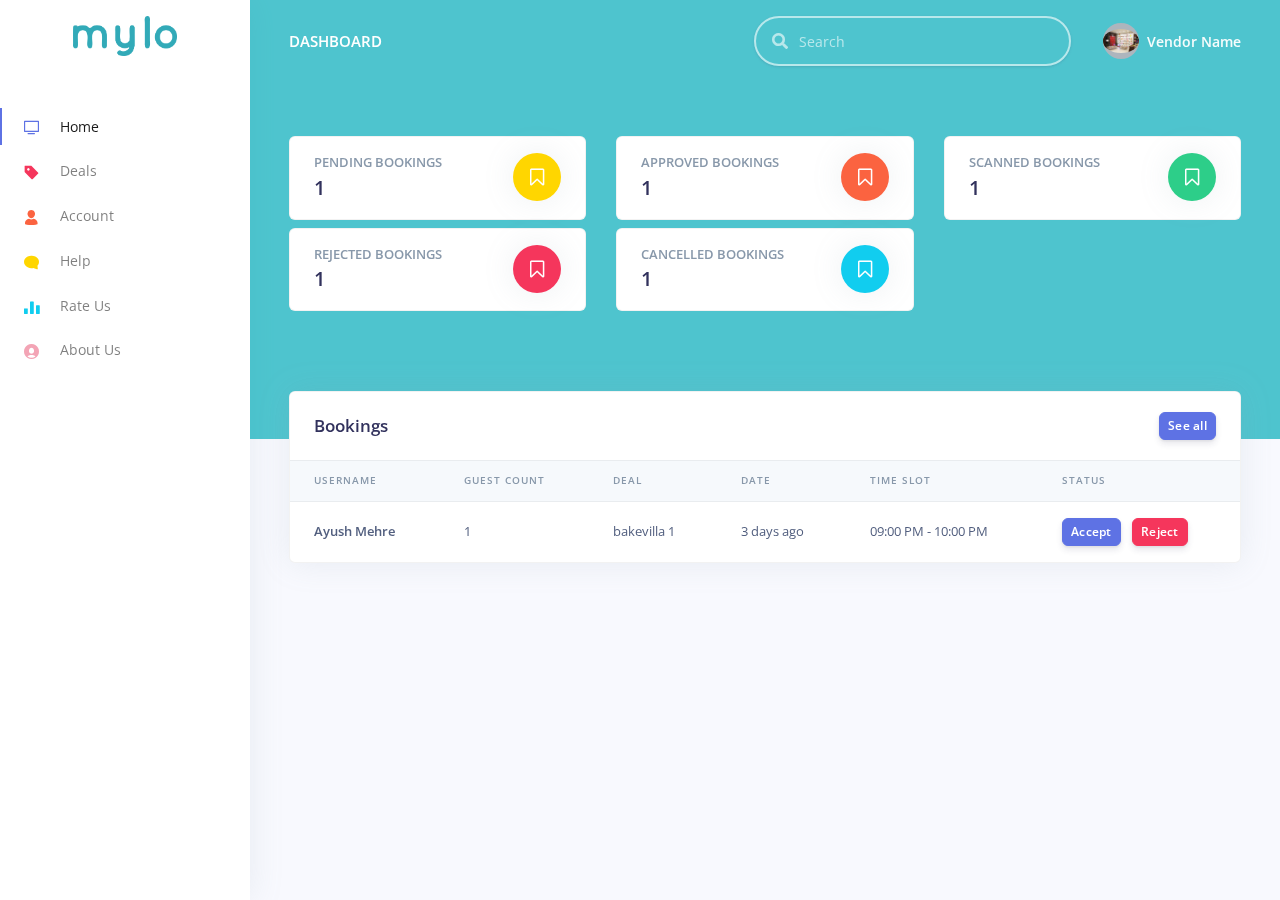
==== commit 165f1787: "second commit" ====
--- a/index.html
+++ b/index.html
@@ -1,4 +1,3 @@
-
 <!DOCTYPE html>
 <html lang="en">
 
@@ -6,7 +5,7 @@
   <meta charset="utf-8" />
   <meta name="viewport" content="width=device-width, initial-scale=1, shrink-to-fit=no">
   <title>
-    Mylocalpay - Vendor 
+    Mylocalpay - Vendor
   </title>
   <!-- Favicon -->
   <link href="./assets/img/brand/favicon.png" rel="icon" type="image/png">
@@ -16,7 +15,7 @@
   <link href="./assets/js/plugins/nucleo/css/nucleo.css" rel="stylesheet" />
   <link href="./assets/js/plugins/@fortawesome/fontawesome-free/css/all.min.css" rel="stylesheet" />
   <!-- CSS Files -->
-<link rel="stylesheet" href="https://stackpath.bootstrapcdn.com/font-awesome/4.7.0/css/font-awesome.min.css">
+  <link rel="stylesheet" href="https://stackpath.bootstrapcdn.com/font-awesome/4.7.0/css/font-awesome.min.css">
   <link href="./assets/css/argon-dashboard.css?v=1.1.1" rel="stylesheet" />
 </head>
 
@@ -24,7 +23,8 @@
   <nav class="navbar navbar-vertical fixed-left navbar-expand-md navbar-light bg-white" id="sidenav-main">
     <div class="container-fluid">
       <!-- Toggler -->
-      <button class="navbar-toggler" type="button" data-toggle="collapse" data-target="#sidenav-collapse-main" aria-controls="sidenav-main" aria-expanded="false" aria-label="Toggle navigation">
+      <button class="navbar-toggler" type="button" data-toggle="collapse" data-target="#sidenav-collapse-main"
+        aria-controls="sidenav-main" aria-expanded="false" aria-label="Toggle navigation">
         <span class="navbar-toggler-icon"></span>
       </button>
       <!-- Brand -->
@@ -34,10 +34,12 @@
       <!-- User -->
       <ul class="nav align-items-center d-md-none">
         <li class="nav-item dropdown">
-          <a class="nav-link nav-link-icon" href="#" role="button" data-toggle="dropdown" aria-haspopup="true" aria-expanded="false">
+          <a class="nav-link nav-link-icon" href="#" role="button" data-toggle="dropdown" aria-haspopup="true"
+            aria-expanded="false">
             <i class="ni ni-bell-55"></i>
           </a>
-          <div class="dropdown-menu dropdown-menu-arrow dropdown-menu-right" aria-labelledby="navbar-default_dropdown_1">
+          <div class="dropdown-menu dropdown-menu-arrow dropdown-menu-right"
+            aria-labelledby="navbar-default_dropdown_1">
             <a class="dropdown-item" href="#">Action</a>
             <a class="dropdown-item" href="#">Another action</a>
             <div class="dropdown-divider"></div>
@@ -88,7 +90,8 @@
               </a>
             </div>
             <div class="col-6 collapse-close">
-              <button type="button" class="navbar-toggler" data-toggle="collapse" data-target="#sidenav-collapse-main" aria-controls="sidenav-main" aria-expanded="false" aria-label="Toggle sidenav">
+              <button type="button" class="navbar-toggler" data-toggle="collapse" data-target="#sidenav-collapse-main"
+                aria-controls="sidenav-main" aria-expanded="false" aria-label="Toggle sidenav">
                 <span></span>
                 <span></span>
               </button>
@@ -98,7 +101,8 @@
         <!-- Form -->
         <form class="mt-4 mb-3 d-md-none">
           <div class="input-group input-group-rounded input-group-merge">
-            <input type="search" class="form-control form-control-rounded form-control-prepended" placeholder="Search" aria-label="Search">
+            <input type="search" class="form-control form-control-rounded form-control-prepended" placeholder="Search"
+              aria-label="Search">
             <div class="input-group-prepend">
               <div class="input-group-text">
                 <span class="fa fa-search"></span>
@@ -115,32 +119,28 @@
           </li>
           <li class="nav-item">
             <a class="nav-link " href="deals.html">
-              <i class="ni ni-bullet-list-67 text-red"></i> Deals
-            </a>
-          </li>
-          <li class="nav-item">
-            <a class="nav-link " href="icons.html">
-              <i class="ni ni-planet text-blue"></i>Icons
-            </a>
-          </li>
-          <li class="nav-item">
-            <a class="nav-link " href="maps.html">
-              <i class="ni ni-pin-3 text-orange"></i>Account
-            </a>
-          </li>
+              <i class="ni ni-tag text-red"></i> Deals
+            </a>
+          </li>
+
           <li class="nav-item">
             <a class="nav-link " href="profile.html">
-              <i class="ni ni-single-02 text-yellow"></i>Help
-            </a>
-          </li>
-
+              <i class="ni ni-single-02 text-orange"></i>Account
+            </a>
+          </li>
           <li class="nav-item">
-            <a class="nav-link" href="login.html">
-              <i class="ni ni-key-25 text-info"></i> Rate Us
-            </a>
-          </li>
+            <a class="nav-link " href="https://mylocalpay.com/contact-us.html">
+              <i class="ni ni-chat-round text-yellow"></i>Help
+            </a>
+          </li>
+
           <li class="nav-item">
-            <a class="nav-link" href="register.html">
+            <a class="nav-link" href="https://play.google.com/store/apps/details?id=com.develeno.mylo">
+              <i class="ni ni-chart-bar-32 text-info"></i> Rate Us
+            </a>
+          </li>
+          <li class="nav-item">
+            <a class="nav-link" href="https://mylocalpay.com/about-us.html">
               <i class="ni ni-circle-08 text-pink"></i> About Us
             </a>
           </li>
@@ -169,10 +169,11 @@
         <!-- User -->
         <ul class="navbar-nav align-items-center d-none d-md-flex">
           <li class="nav-item dropdown">
-            <a class="nav-link pr-0" href="#" role="button" data-toggle="dropdown" aria-haspopup="true" aria-expanded="false">
+            <a class="nav-link pr-0" href="#" role="button" data-toggle="dropdown" aria-haspopup="true"
+              aria-expanded="false">
               <div class="media align-items-center">
                 <span class="avatar avatar-sm rounded-circle">
-                  <img alt="Image placeholder" src="./assets/img/theme/team-4-800x800.jpg">
+                  <img alt="Image placeholder" src="./assets/img/theme/bakevilla02.jpg">
                 </span>
                 <div class="media-body ml-2 d-none d-lg-block">
                   <span class="mb-0 text-sm  font-weight-bold">Vendor Name</span>
@@ -306,68 +307,14 @@
       </div>
     </div>
     <div class="container-fluid mt--7">
-      <div class="row">
-        <div class="col-xl-8 mb-5 mb-xl-0">
-          <div class="card bg-gradient-default shadow">
-            <div class="card-header bg-transparent">
-              <div class="row align-items-center">
-                <div class="col">
-                  <h6 class="text-uppercase text-light ls-1 mb-1">Overview</h6>
-                  <h2 class="text-white mb-0">Sales value</h2>
-                </div>
-                <div class="col">
-                  <ul class="nav nav-pills justify-content-end">
-                    <li class="nav-item mr-2 mr-md-0" data-toggle="chart" data-target="#chart-sales" data-update='{"data":{"datasets":[{"data":[0, 20, 10, 30, 15, 40, 20, 60, 60]}]}}' data-prefix="$" data-suffix="k">
-                      <a href="#" class="nav-link py-2 px-3 active" data-toggle="tab">
-                        <span class="d-none d-md-block">Month</span>
-                        <span class="d-md-none">M</span>
-                      </a>
-                    </li>
-                    <li class="nav-item" data-toggle="chart" data-target="#chart-sales" data-update='{"data":{"datasets":[{"data":[0, 20, 5, 25, 10, 30, 15, 40, 40]}]}}' data-prefix="$" data-suffix="k">
-                      <a href="#" class="nav-link py-2 px-3" data-toggle="tab">
-                        <span class="d-none d-md-block">Week</span>
-                        <span class="d-md-none">W</span>
-                      </a>
-                    </li>
-                  </ul>
-                </div>
-              </div>
-            </div>
-            <div class="card-body">
-              <!-- Chart -->
-              <div class="chart">
-                <!-- Chart wrapper -->
-                <canvas id="chart-sales" class="chart-canvas"></canvas>
-              </div>
-            </div>
-          </div>
-        </div>
-        <div class="col-xl-4">
-          <div class="card shadow">
-            <div class="card-header bg-transparent">
-              <div class="row align-items-center">
-                <div class="col">
-                  <h6 class="text-uppercase text-muted ls-1 mb-1">Performance</h6>
-                  <h2 class="mb-0">Total orders</h2>
-                </div>
-              </div>
-            </div>
-            <div class="card-body">
-              <!-- Chart -->
-              <div class="chart">
-                <canvas id="chart-orders" class="chart-canvas"></canvas>
-              </div>
-            </div>
-          </div>
-        </div>
-      </div>
+
       <div class="row mt-5">
-        <div class="col-xl-8 mb-5 mb-xl-0">
+        <div class="col-xl-12 mb-5 mb-xl-0">
           <div class="card shadow">
             <div class="card-header border-0">
               <div class="row align-items-center">
                 <div class="col">
-                  <h3 class="mb-0">Page visits</h3>
+                  <h3 class="mb-0">Bookings</h3>
                 </div>
                 <div class="col text-right">
                   <a href="#!" class="btn btn-sm btn-primary">See all</a>
@@ -379,209 +326,93 @@
               <table class="table align-items-center table-flush">
                 <thead class="thead-light">
                   <tr>
-                    <th scope="col">Page name</th>
-                    <th scope="col">Visitors</th>
-                    <th scope="col">Unique users</th>
-                    <th scope="col">Bounce rate</th>
+                    <th scope="col">Username</th>
+                    <th scope="col">Guest Count</th>
+                    <th scope="col">Deal</th>
+                    <th scope="col">Date</th>
+                    <th scope="col">Time Slot</th>
+                    <th scope="col">Status</th>
+                    
                   </tr>
                 </thead>
                 <tbody>
                   <tr>
                     <th scope="row">
-                      /argon/
+                      Ayush Mehre
                     </th>
                     <td>
-                      4,569
+                      1 
                     </td>
                     <td>
-                      340
+                      bakevilla 1
                     </td>
                     <td>
-                      <i class="fas fa-arrow-up text-success mr-3"></i> 46,53%
+                      3 days ago
+                    </td>
+                    <td>
+                      09:00 PM - 10:00 PM
+                    </td>
+                    <td>
+                      <!-- Button trigger modal -->
+                      <button type="button" class="btn btn-primary btn-sm" data-toggle="modal" data-target="#modelId">
+                        Accept
+                      </button>
+                      
+                      <!-- Modal -->
+                      <div class="modal fade" id="modelId" tabindex="-1" role="dialog" aria-labelledby="modelTitleId" aria-hidden="true">
+                        <div class="modal-dialog" role="document">
+                          <div class="modal-content">
+                              <div class="modal-header">
+                                  <h5 class="modal-title">Accept Booking</h5>
+                                    <button type="button" class="close" data-dismiss="modal" aria-label="Close">
+                                      <span aria-hidden="true">&times;</span>
+                                    </button>
+                                </div>
+                            <div class="modal-body">
+                              <div class="container-fluid">
+                                <form role="form">
+                                  <div class="form-group mb-3">
+                                    <div class="input-group input-group-alternative">
+                                      <div class="input-group-prepend">
+                                        <span class="input-group-text"><i class="ni ni-lock-circle-open"></i></span>
+                                      </div>
+                                      <input class="form-control" placeholder="OTP" type="text">
+                                    </div>
+                                  </div>
+                                
+                                  <div class="text-center">
+                                    <button type="button" class="btn btn-success my-4 data-dismiss="modal"">Accept Booking</button>
+                                  </div>
+                                </form>
+                              </div>
+                            </div>
+
+                          </div>
+                        </div>
+                      </div>
+                      
+                      <script>
+                        $('#exampleModal').on('show.bs.modal', event => {
+                          var button = $(event.relatedTarget);
+                          var modal = $(this);
+                          // Use above variables to manipulate the DOM
+                          
+                        });
+                      </script>
+                      <button type="button" class="btn btn-sm btn-danger" data-toggle="button" aria-pressed="false" autocomplete="off">Reject</button>
+                      
                     </td>
                   </tr>
-                  <tr>
-                    <th scope="row">
-                      /argon/index.html
-                    </th>
-                    <td>
-                      3,985
-                    </td>
-                    <td>
-                      319
-                    </td>
-                    <td>
-                      <i class="fas fa-arrow-down text-warning mr-3"></i> 46,53%
-                    </td>
-                  </tr>
-                  <tr>
-                    <th scope="row">
-                      /argon/charts.html
-                    </th>
-                    <td>
-                      3,513
-                    </td>
-                    <td>
-                      294
-                    </td>
-                    <td>
-                      <i class="fas fa-arrow-down text-warning mr-3"></i> 36,49%
-                    </td>
-                  </tr>
-                  <tr>
-                    <th scope="row">
-                      /argon/tables.html
-                    </th>
-                    <td>
-                      2,050
-                    </td>
-                    <td>
-                      147
-                    </td>
-                    <td>
-                      <i class="fas fa-arrow-up text-success mr-3"></i> 50,87%
-                    </td>
-                  </tr>
-                  <tr>
-                    <th scope="row">
-                      /argon/profile.html
-                    </th>
-                    <td>
-                      1,795
-                    </td>
-                    <td>
-                      190
-                    </td>
-                    <td>
-                      <i class="fas fa-arrow-down text-danger mr-3"></i> 46,53%
-                    </td>
-                  </tr>
+                  
                 </tbody>
               </table>
             </div>
           </div>
         </div>
-        <div class="col-xl-4">
-          <div class="card shadow">
-            <div class="card-header border-0">
-              <div class="row align-items-center">
-                <div class="col">
-                  <h3 class="mb-0">Social traffic</h3>
-                </div>
-                <div class="col text-right">
-                  <a href="#!" class="btn btn-sm btn-primary">See all</a>
-                </div>
-              </div>
-            </div>
-            <div class="table-responsive">
-              <!-- Projects table -->
-              <table class="table align-items-center table-flush">
-                <thead class="thead-light">
-                  <tr>
-                    <th scope="col">Referral</th>
-                    <th scope="col">Visitors</th>
-                    <th scope="col"></th>
-                  </tr>
-                </thead>
-                <tbody>
-                  <tr>
-                    <th scope="row">
-                      Facebook
-                    </th>
-                    <td>
-                      1,480
-                    </td>
-                    <td>
-                      <div class="d-flex align-items-center">
-                        <span class="mr-2">60%</span>
-                        <div>
-                          <div class="progress">
-                            <div class="progress-bar bg-gradient-danger" role="progressbar" aria-valuenow="60" aria-valuemin="0" aria-valuemax="100" style="width: 60%;"></div>
-                          </div>
-                        </div>
-                      </div>
-                    </td>
-                  </tr>
-                  <tr>
-                    <th scope="row">
-                      Facebook
-                    </th>
-                    <td>
-                      5,480
-                    </td>
-                    <td>
-                      <div class="d-flex align-items-center">
-                        <span class="mr-2">70%</span>
-                        <div>
-                          <div class="progress">
-                            <div class="progress-bar bg-gradient-success" role="progressbar" aria-valuenow="70" aria-valuemin="0" aria-valuemax="100" style="width: 70%;"></div>
-                          </div>
-                        </div>
-                      </div>
-                    </td>
-                  </tr>
-                  <tr>
-                    <th scope="row">
-                      Google
-                    </th>
-                    <td>
-                      4,807
-                    </td>
-                    <td>
-                      <div class="d-flex align-items-center">
-                        <span class="mr-2">80%</span>
-                        <div>
-                          <div class="progress">
-                            <div class="progress-bar bg-gradient-primary" role="progressbar" aria-valuenow="80" aria-valuemin="0" aria-valuemax="100" style="width: 80%;"></div>
-                          </div>
-                        </div>
-                      </div>
-                    </td>
-                  </tr>
-                  <tr>
-                    <th scope="row">
-                      Instagram
-                    </th>
-                    <td>
-                      3,678
-                    </td>
-                    <td>
-                      <div class="d-flex align-items-center">
-                        <span class="mr-2">75%</span>
-                        <div>
-                          <div class="progress">
-                            <div class="progress-bar bg-gradient-info" role="progressbar" aria-valuenow="75" aria-valuemin="0" aria-valuemax="100" style="width: 75%;"></div>
-                          </div>
-                        </div>
-                      </div>
-                    </td>
-                  </tr>
-                  <tr>
-                    <th scope="row">
-                      twitter
-                    </th>
-                    <td>
-                      2,645
-                    </td>
-                    <td>
-                      <div class="d-flex align-items-center">
-                        <span class="mr-2">30%</span>
-                        <div>
-                          <div class="progress">
-                            <div class="progress-bar bg-gradient-warning" role="progressbar" aria-valuenow="30" aria-valuemin="0" aria-valuemax="100" style="width: 30%;"></div>
-                          </div>
-                        </div>
-                      </div>
-                    </td>
-                  </tr>
-                </tbody>
-              </table>
-            </div>
-          </div>
-        </div>
+
       </div>
       <!-- Footer -->
-         
+
     </div>
   </div>
   <!--   Core   -->
@@ -592,7 +423,7 @@
   <script src="./assets/js/plugins/chart.js/dist/Chart.extension.js"></script>
   <!--   Argon JS   -->
   <script src="./assets/js/argon-dashboard.min.js?v=1.1.1"></script>
-  
+
 </body>
 
 </html>--- a/assets/css/argon-dashboard.css
+++ b/assets/css/argon-dashboard.css
@@ -13501,7 +13501,7 @@
 }
 
 .bg-gradient-default {
-  background: linear-gradient(87deg, #172b4d 0, #1a174d 100%) !important;
+  background: linear-gradient(87deg, #2186a5 0, #1c5268 100%) !important;
 }
 
 .bg-gradient-white {
